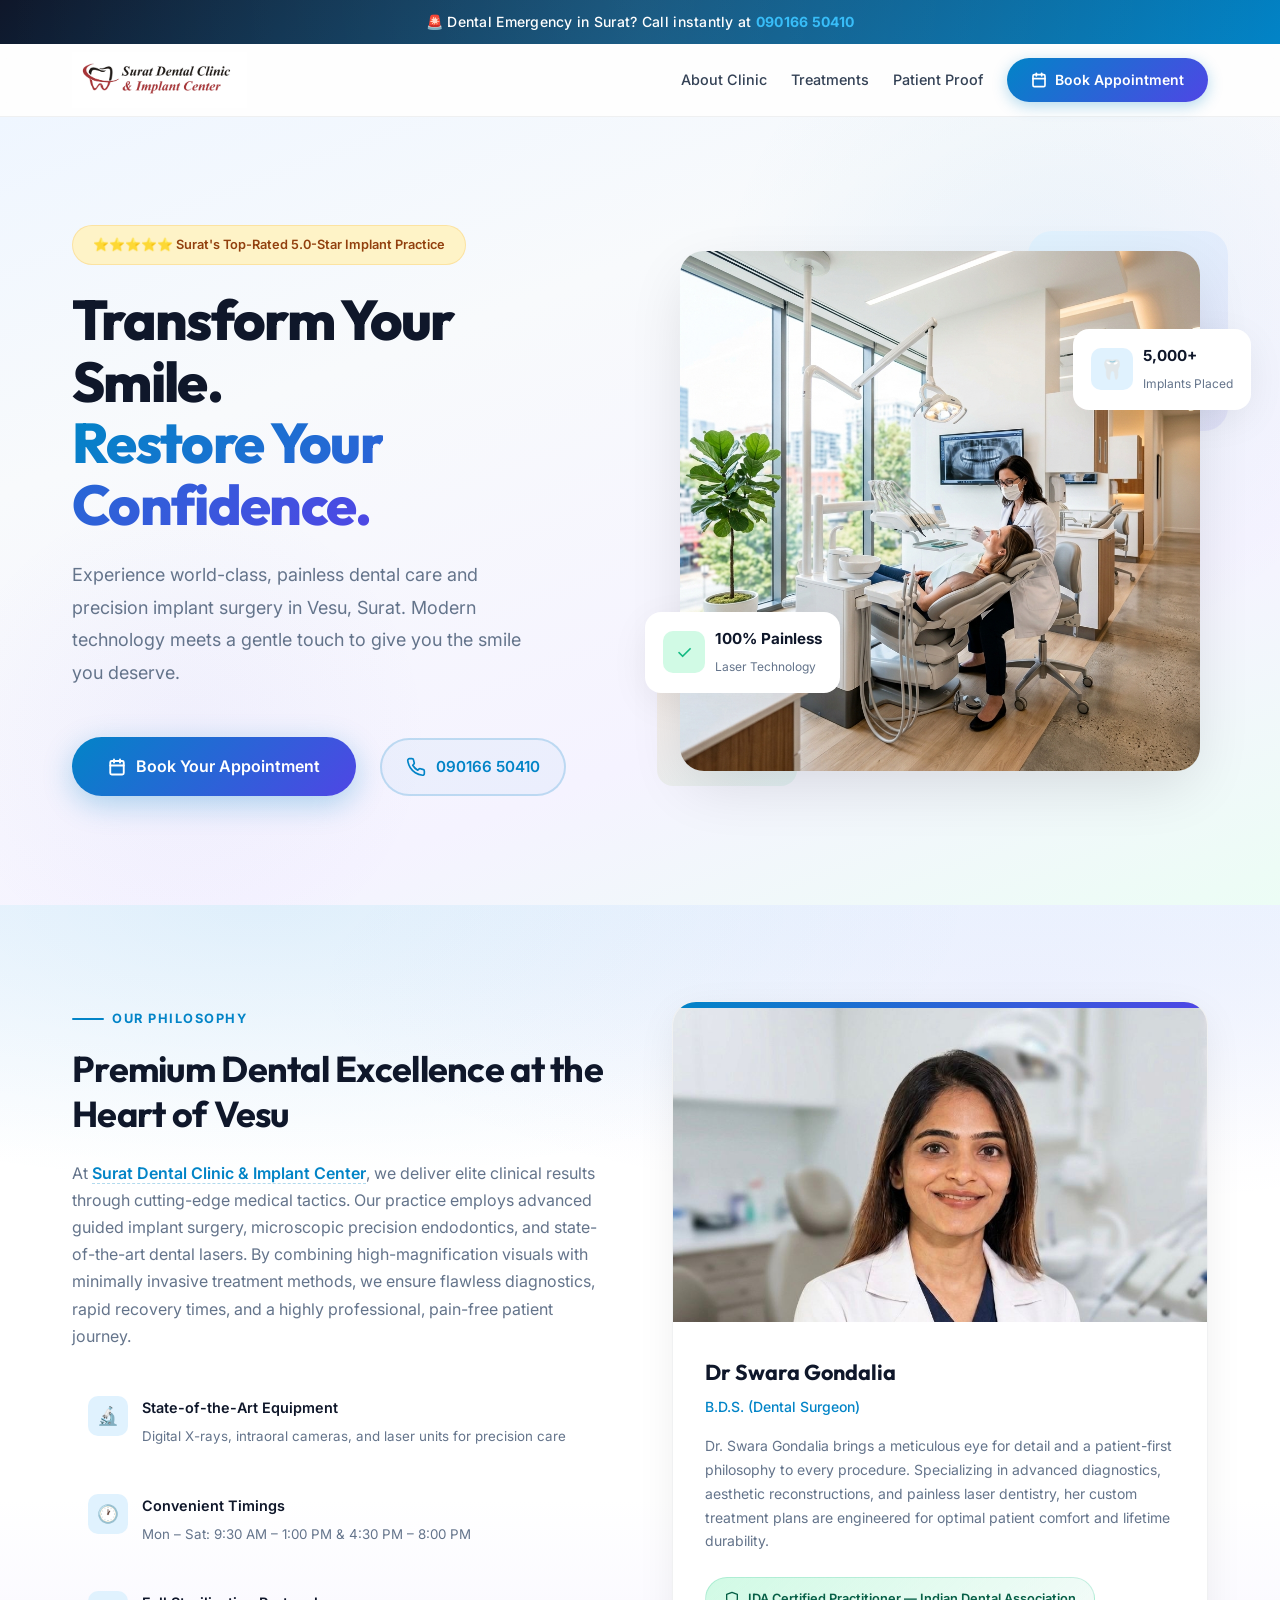
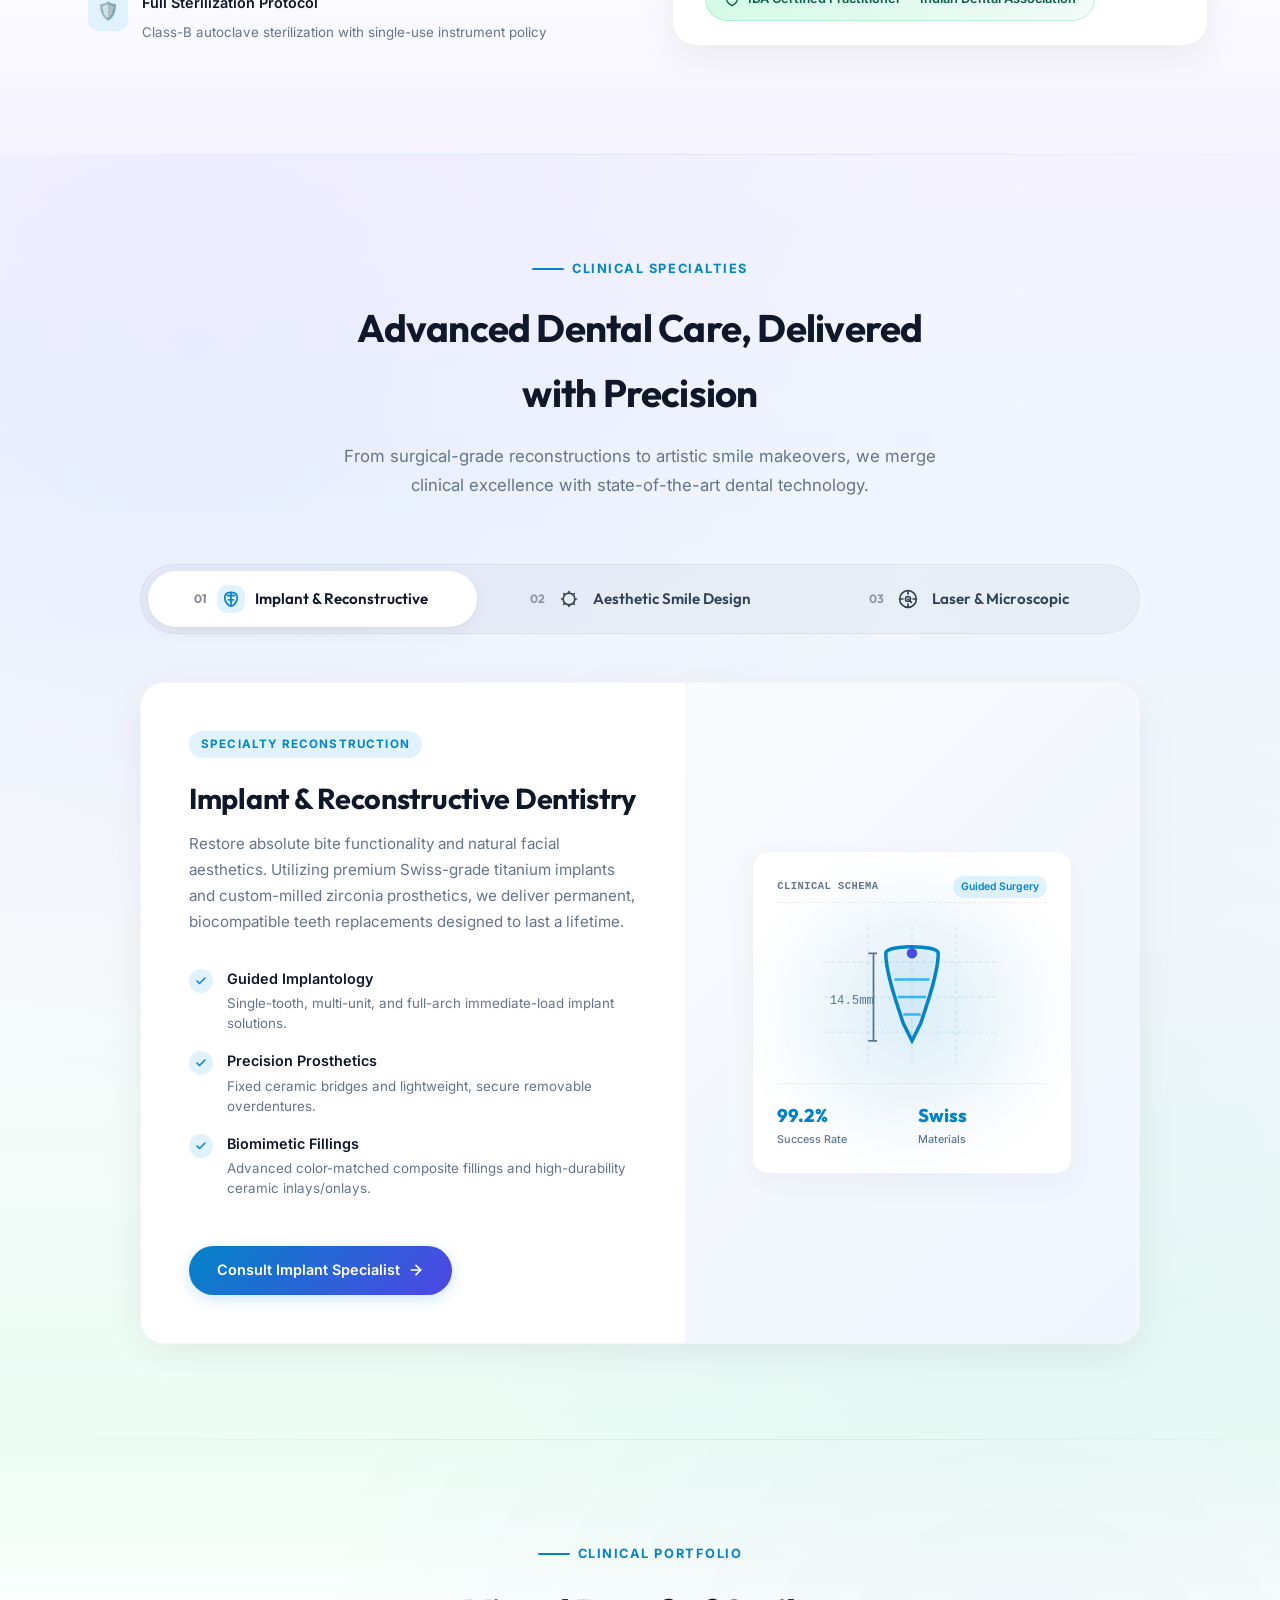
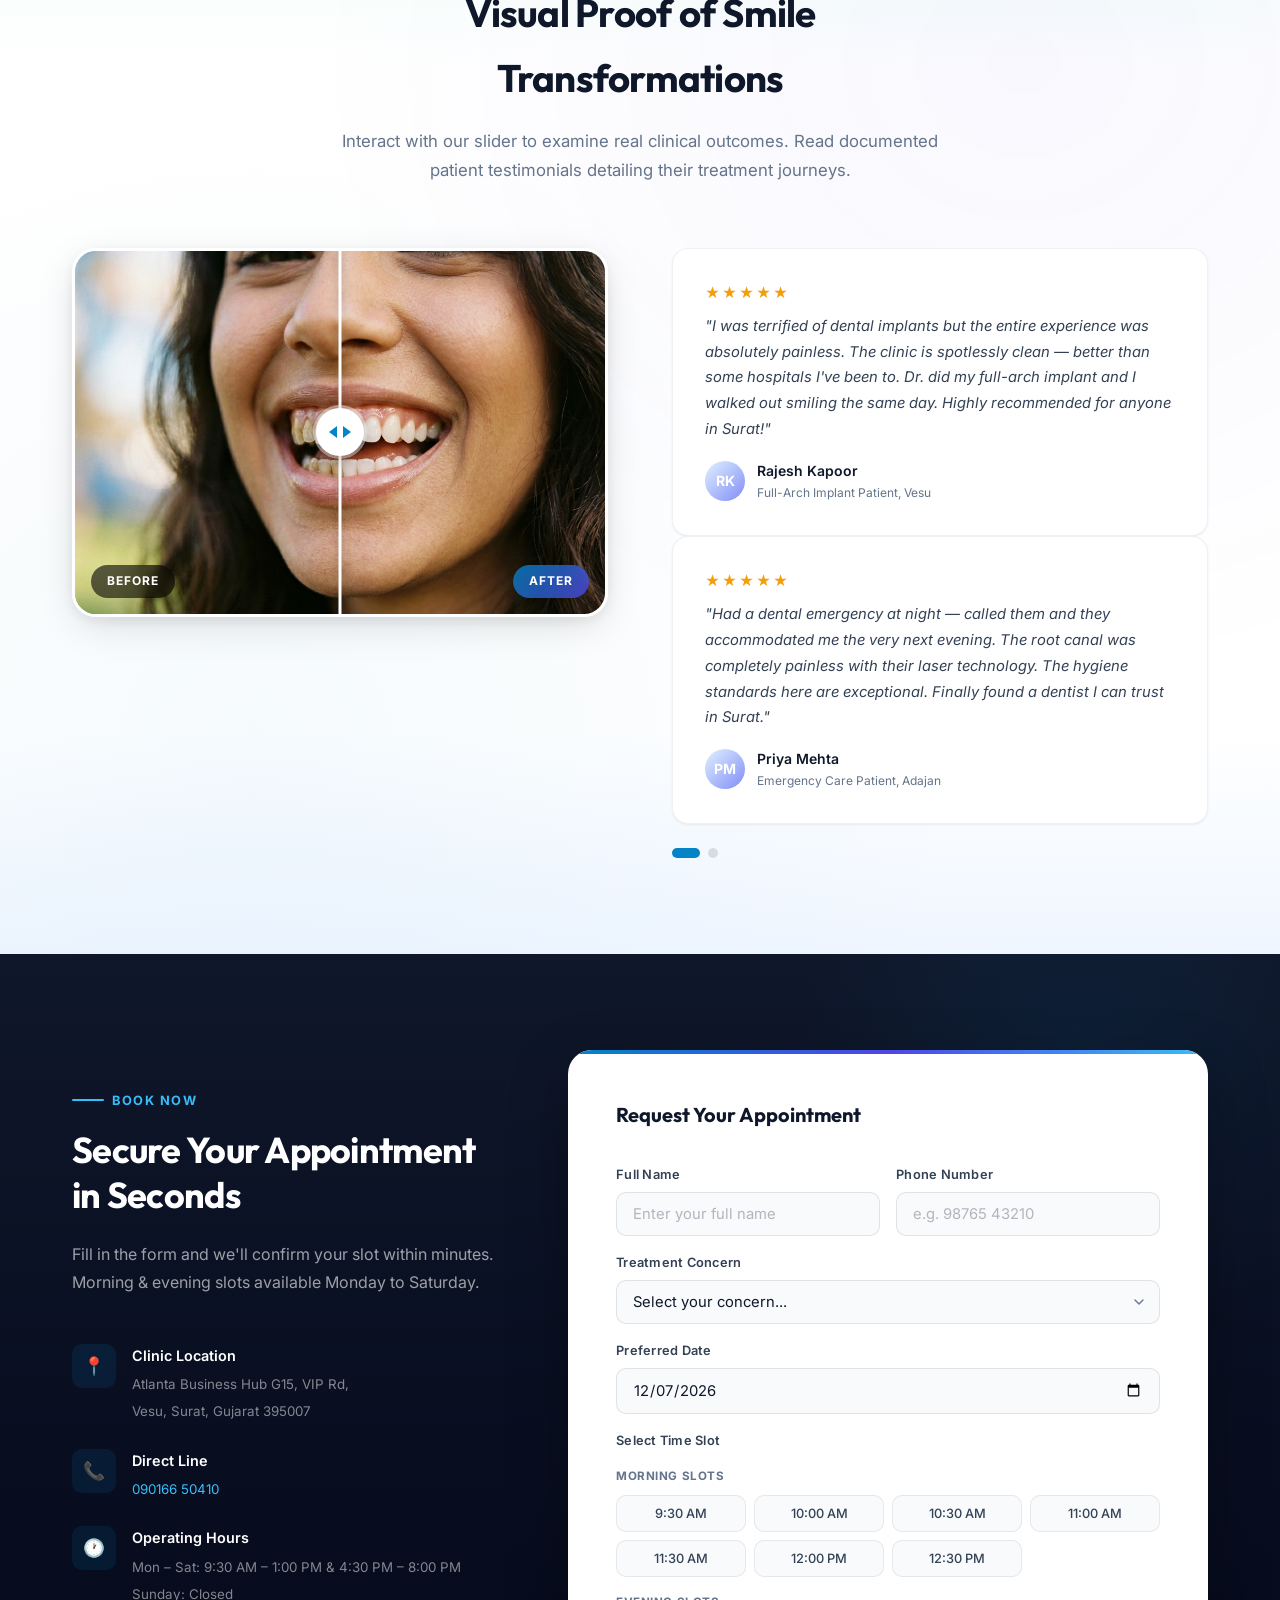
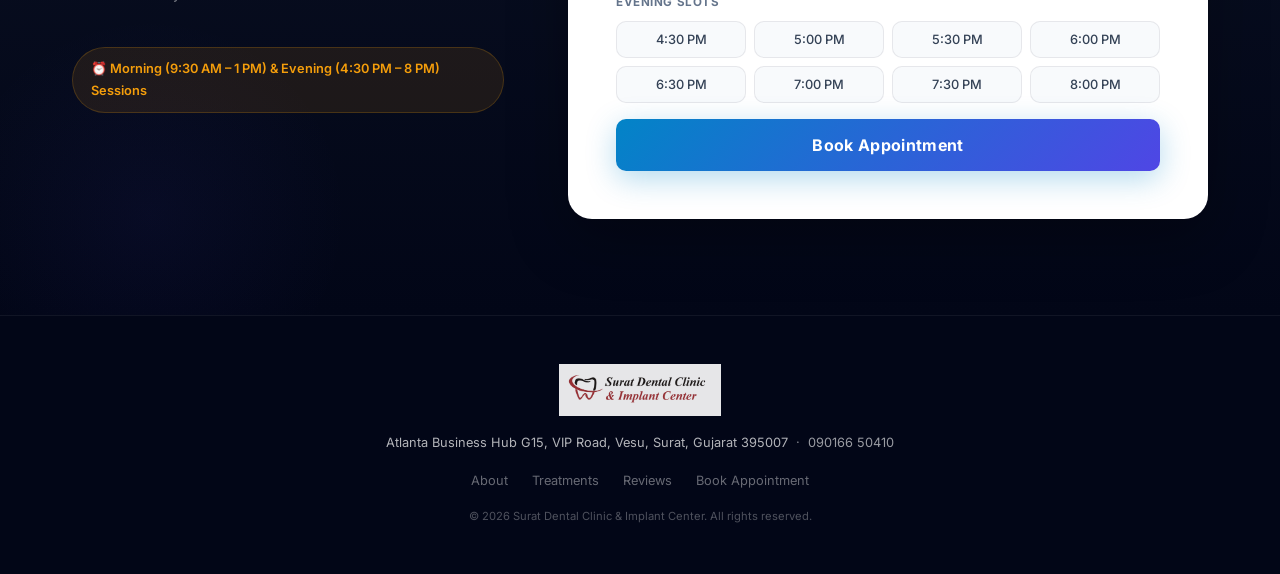
==== index.html @ 417e3cf2 "Initial commit: Surat Dental Clinic website and presentation" ====
<!DOCTYPE html>
<html lang="en">

<head>
  <meta charset="UTF-8" />
  <meta name="viewport" content="width=device-width, initial-scale=1.0" />
  <title>Surat Dental Clinic & Implant Center — Premium Dental Care in Vesu, Surat</title>
  <meta name="description"
    content="Experience world-class, painless dental care and precision implant surgery at Surat Dental Clinic & Implant Center, Vesu, Surat. Book your appointment today." />
  <meta name="keywords"
    content="dental clinic surat, dental implants vesu, best dentist surat, teeth whitening, root canal surat, cosmetic dentistry" />
  <meta name="author" content="Surat Dental Clinic & Implant Center" />
  <meta property="og:title" content="Surat Dental Clinic & Implant Center — Premium Dental Care" />
  <meta property="og:description"
    content="Transform your smile with world-class dental care in Vesu, Surat. Modern technology meets a gentle touch." />
  <meta property="og:type" content="website" />
  <link rel="stylesheet" href="styles.css" />
  <link rel="icon"
    href="data:image/svg+xml,<svg xmlns='http://www.w3.org/2000/svg' viewBox='0 0 100 100'><text y='.9em' font-size='90'>🦷</text></svg>" />
</head>

<body>

  <!-- ============================================================
       1. TOP NOTIFICATION RIBBON
       ============================================================ -->
  <div class="top-ribbon" id="top-ribbon">
    <div class="ribbon-content">
      🚨 Dental Emergency in Surat? Call instantly at <a href="tel:09016650410">090166 50410</a>
    </div>
  </div>

  <!-- ============================================================
       2. NAVIGATION BAR
       ============================================================ -->
  <nav class="navbar" id="navbar">
    <div class="container">
      <a href="#" class="nav-brand" id="nav-brand">
        <img src="images/logo.png" alt="Surat Dental Clinic &amp; Implant Center Logo" class="nav-brand-logo" />
      </a>

      <div class="nav-links" id="nav-links">
        <a href="#about" class="nav-link" id="nav-about">About Clinic</a>
        <a href="#treatments" class="nav-link" id="nav-treatments">Treatments</a>
        <a href="#proof" class="nav-link" id="nav-proof">Patient Proof</a>
        <a href="#booking" class="nav-cta" id="nav-cta-book">
          <svg width="16" height="16" viewBox="0 0 24 24" fill="none" stroke="currentColor" stroke-width="2.5"
            stroke-linecap="round" stroke-linejoin="round">
            <rect x="3" y="4" width="18" height="18" rx="2" ry="2" />
            <line x1="16" y1="2" x2="16" y2="6" />
            <line x1="8" y1="2" x2="8" y2="6" />
            <line x1="3" y1="10" x2="21" y2="10" />
          </svg>
          Book Appointment
        </a>
      </div>

      <button class="nav-toggle" id="nav-toggle" aria-label="Toggle navigation">
        <span></span>
        <span></span>
        <span></span>
      </button>
    </div>
  </nav>

  <!-- ============================================================
       3. HERO SECTION
       ============================================================ -->
  <section class="hero" id="hero">
    <div class="container">
      <div class="hero-content reveal-left">
        <div class="hero-badge">
          ⭐⭐⭐⭐⭐ Surat's Top-Rated 5.0-Star Implant Practice
        </div>

        <h1 class="hero-title">
          Transform Your Smile.<br />
          <span class="highlight">Restore Your Confidence.</span>
        </h1>

        <p class="hero-subtitle">
          Experience world-class, painless dental care and precision implant surgery in Vesu, Surat.
          Modern technology meets a gentle touch to give you the smile you deserve.
        </p>

        <div class="hero-actions">
          <a href="#booking" class="btn-primary" id="hero-cta-book">
            <svg width="18" height="18" viewBox="0 0 24 24" fill="none" stroke="currentColor" stroke-width="2.5"
              stroke-linecap="round" stroke-linejoin="round">
              <rect x="3" y="4" width="18" height="18" rx="2" ry="2" />
              <line x1="16" y1="2" x2="16" y2="6" />
              <line x1="8" y1="2" x2="8" y2="6" />
              <line x1="3" y1="10" x2="21" y2="10" />
            </svg>
            Book Your Appointment
          </a>
          <a href="tel:09016650410" class="btn-phone" id="hero-phone">
            <svg class="phone-icon" width="20" height="20" viewBox="0 0 24 24" fill="none" stroke="currentColor"
              stroke-width="2" stroke-linecap="round" stroke-linejoin="round">
              <path
                d="M22 16.92v3a2 2 0 0 1-2.18 2 19.79 19.79 0 0 1-8.63-3.07 19.5 19.5 0 0 1-6-6 19.79 19.79 0 0 1-3.07-8.67A2 2 0 0 1 4.11 2h3a2 2 0 0 1 2 1.72 12.84 12.84 0 0 0 .7 2.81 2 2 0 0 1-.45 2.11L8.09 9.91a16 16 0 0 0 6 6l1.27-1.27a2 2 0 0 1 2.11-.45 12.84 12.84 0 0 0 2.81.7A2 2 0 0 1 22 16.92z" />
            </svg>
            090166 50410
          </a>
        </div>
      </div>

      <div class="hero-image-wrapper reveal-right">
        <img src="images/hero.png" alt="Premium modern dental clinic interior at Surat Dental Clinic" class="hero-image"
          loading="eager" />

        <!-- Floating stat badges -->
        <div class="hero-float-badge">
          <div class="float-badge-icon blue">🦷</div>
          <div class="float-badge-text">
            <strong>5000+</strong>
            <span>Implants Placed</span>
          </div>
        </div>

        <div class="hero-float-badge">
          <div class="float-badge-icon green">✓</div>
          <div class="float-badge-text">
            <strong>100% Painless</strong>
            <span>Laser Technology</span>
          </div>
        </div>
      </div>
    </div>
  </section>

  <!-- ============================================================
       4. PHILOSOPHY & ABOUT SECTION
       ============================================================ -->
  <section class="about-section section-pad" id="about">
    <div class="container">
      <div class="about-grid">
        <!-- Left Column: Clinic Info -->
        <div class="reveal-left">
          <div class="section-label">Our Philosophy</div>
          <h2 class="about-title">Premium Dental Excellence at the Heart of Vesu</h2>
          <p class="about-text">
          <p class="about-text">
            At <a
              href="https://www.google.com/maps/search/?api=1&amp;query=Surat+Dental+Clinic+Implant+Centre+Atlanta+Business+Hub+VIP+Road+Vesu+Surat"
              target="_blank" rel="noopener" class="text-location-link" title="Open in Google Maps">Surat Dental Clinic
              &amp; Implant Center</a>, we deliver elite clinical results through cutting-edge medical tactics. Our
            practice employs advanced guided implant surgery, microscopic precision endodontics, and state-of-the-art
            dental lasers. By combining high-magnification visuals with minimally invasive treatment methods, we ensure
            flawless diagnostics, rapid recovery times, and a highly professional, pain-free patient journey.
          </p>

          <div class="about-features">
            <div class="about-feature-item">
              <div class="about-feature-icon">🔬</div>
              <div class="about-feature-text">
                <strong>State-of-the-Art Equipment</strong>
                <span>Digital X-rays, intraoral cameras, and laser units for precision care</span>
              </div>
            </div>
            <div class="about-feature-item">
              <div class="about-feature-icon">🕐</div>
              <div class="about-feature-text">
                <strong>Convenient Timings</strong>
                <span>Mon – Sat: 9:30 AM – 1:00 PM &amp; 4:30 PM – 8:00 PM</span>
              </div>
            </div>
            <div class="about-feature-item">
              <div class="about-feature-icon">🛡️</div>
              <div class="about-feature-text">
                <strong>Full Sterilization Protocol</strong>
                <span>Class-B autoclave sterilization with single-use instrument policy</span>
              </div>
            </div>
          </div>
        </div>

        <!-- Right Column: Doctor Card -->
        <div class="reveal-right">
          <div class="doctor-card">
            <img src="images/doctor.png" alt="Dr Swara Gondalia - Surat Dental Clinic" class="doctor-card-image"
              loading="lazy" />
            <div class="doctor-card-body">
              <h3 class="doctor-card-name">Dr Swara Gondalia</h3>
              <p class="doctor-card-title">B.D.S. (Dental Surgeon)</p>
              <p class="doctor-card-desc">
                Dr. Swara Gondalia brings a meticulous eye for detail and a patient-first philosophy to every procedure.
                Specializing in advanced diagnostics, aesthetic reconstructions, and painless laser dentistry, her
                custom treatment plans are engineered for optimal patient comfort and lifetime durability.
              </p>
              <div class="doctor-trust-badge">
                <svg width="16" height="16" viewBox="0 0 24 24" fill="none" stroke="currentColor" stroke-width="2"
                  stroke-linecap="round" stroke-linejoin="round">
                  <path d="M12 22s8-4 8-10V5l-8-3-8 3v7c0 6 8 10 8 10z" />
                </svg>
                IDA Certified Practitioner — Indian Dental Association
              </div>
            </div>
          </div>
        </div>
      </div>
    </div>
  </section>

  <!-- ============================================================
       5. TREATMENT MATRIX
       ============================================================ -->
  <section class="treatments-section section-pad" id="treatments">
    <div class="container">
      <div class="section-header reveal">
        <div class="section-label">Clinical Specialties</div>
        <h2 class="section-header-title">Advanced Dental Care, Delivered with Precision</h2>
        <p class="section-header-subtitle">
          From surgical-grade reconstructions to artistic smile makeovers, we merge clinical excellence with
          state-of-the-art dental technology.
        </p>
      </div>

      <!-- Interactive Treatments Tab Component -->
      <div class="treatments-tabs-container reveal">
        <!-- Tab Navigation Buttons -->
        <div class="treatments-tab-nav" role="tablist" aria-label="Clinical Specialties">
          <button class="treatments-tab-btn active" role="tab" aria-selected="true" aria-controls="panel-implants"
            id="tab-implants" data-tab="implants">
            <span class="tab-btn-number">01</span>
            <span class="tab-btn-icon">
              <svg width="20" height="20" viewBox="0 0 24 24" fill="none" stroke="currentColor" stroke-width="2"
                stroke-linecap="round" stroke-linejoin="round">
                <path
                  d="M4.5 10.5C4.5 7 6.5 4 12 4s7.5 3 7.5 6.5c0 3-1.5 5.5-2.5 7-1 1.5-2 3-5 3s-4-1.5-5-3c-1-1.5-2.5-4-2.5-7z" />
                <path d="M12 4v16M8 8h8M9 13h6" />
              </svg>
            </span>
            <span class="tab-btn-text">Implant &amp; Reconstructive</span>
          </button>

          <button class="treatments-tab-btn" role="tab" aria-selected="false" aria-controls="panel-cosmetic"
            id="tab-cosmetic" data-tab="cosmetic">
            <span class="tab-btn-number">02</span>
            <span class="tab-btn-icon">
              <svg width="20" height="20" viewBox="0 0 24 24" fill="none" stroke="currentColor" stroke-width="2"
                stroke-linecap="round" stroke-linejoin="round">
                <path
                  d="M12 3v1m0 16v1M4 12H3m18 0h-1M6.3 6.3l-.7-.7m12.8 12.8l-.7-.7M6.3 17.7l-.7.7m12.8-12.8l-.7.7" />
                <path d="M5 12a7 7 0 1 1 14 0 7 7 0 0 1-14 0z" />
              </svg>
            </span>
            <span class="tab-btn-text">Aesthetic Smile Design</span>
          </button>

          <button class="treatments-tab-btn" role="tab" aria-selected="false" aria-controls="panel-laser" id="tab-laser"
            data-tab="laser">
            <span class="tab-btn-number">03</span>
            <span class="tab-btn-icon">
              <svg width="20" height="20" viewBox="0 0 24 24" fill="none" stroke="currentColor" stroke-width="2"
                stroke-linecap="round" stroke-linejoin="round">
                <circle cx="12" cy="12" r="10" />
                <circle cx="12" cy="12" r="3" />
                <line x1="12" y1="2" x2="12" y2="6" />
                <line x1="12" y1="18" x2="12" y2="22" />
                <line x1="2" y1="12" x2="6" y2="12" />
                <line x1="18" y1="12" x2="22" y2="12" />
                <line x1="12" y1="12" x2="16" y2="16" />
              </svg>
            </span>
            <span class="tab-btn-text">Laser &amp; Microscopic</span>
          </button>

          <!-- Sliding Background Indicator -->
          <div class="tab-nav-indicator"></div>
        </div>

        <!-- Tab Content Panels -->
        <div class="treatments-tab-panels">

          <!-- Panel 1: Implant & Restorative -->
          <div class="treatments-tab-panel active" id="panel-implants" role="tabpanel" aria-labelledby="tab-implants">
            <div class="tab-panel-grid">
              <div class="tab-panel-info">
                <span class="panel-badge">Specialty Reconstruction</span>
                <h3 class="panel-title">Implant &amp; Reconstructive Dentistry</h3>
                <p class="panel-desc">
                  Restore absolute bite functionality and natural facial aesthetics. Utilizing premium Swiss-grade
                  titanium implants and custom-milled zirconia prosthetics, we deliver permanent, biocompatible teeth
                  replacements designed to last a lifetime.
                </p>

                <div class="panel-features-list">
                  <div class="panel-feature-item">
                    <span class="feature-check">
                      <svg width="12" height="12" viewBox="0 0 24 24" fill="none" stroke="currentColor" stroke-width="3"
                        stroke-linecap="round" stroke-linejoin="round">
                        <polyline points="20 6 9 17 4 12" />
                      </svg>
                    </span>
                    <div class="feature-text">
                      <strong>Guided Implantology</strong>
                      <span>Single-tooth, multi-unit, and full-arch immediate-load implant solutions.</span>
                    </div>
                  </div>

                  <div class="panel-feature-item">
                    <span class="feature-check">
                      <svg width="12" height="12" viewBox="0 0 24 24" fill="none" stroke="currentColor" stroke-width="3"
                        stroke-linecap="round" stroke-linejoin="round">
                        <polyline points="20 6 9 17 4 12" />
                      </svg>
                    </span>
                    <div class="feature-text">
                      <strong>Precision Prosthetics</strong>
                      <span>Fixed ceramic bridges and lightweight, secure removable overdentures.</span>
                    </div>
                  </div>

                  <div class="panel-feature-item">
                    <span class="feature-check">
                      <svg width="12" height="12" viewBox="0 0 24 24" fill="none" stroke="currentColor" stroke-width="3"
                        stroke-linecap="round" stroke-linejoin="round">
                        <polyline points="20 6 9 17 4 12" />
                      </svg>
                    </span>
                    <div class="feature-text">
                      <strong>Biomimetic Fillings</strong>
                      <span>Advanced color-matched composite fillings and high-durability ceramic inlays/onlays.</span>
                    </div>
                  </div>
                </div>

                <a href="#booking" class="btn-panel-cta">
                  Consult Implant Specialist
                  <svg width="16" height="16" viewBox="0 0 24 24" fill="none" stroke="currentColor" stroke-width="2.5"
                    stroke-linecap="round" stroke-linejoin="round">
                    <line x1="5" y1="12" x2="19" y2="12" />
                    <polyline points="12 5 19 12 12 19" />
                  </svg>
                </a>
              </div>

              <div class="tab-panel-visual theme-blue-visual">
                <div class="visual-card">
                  <div class="visual-card-glow"></div>
                  <div class="visual-header">
                    <span class="visual-tag">CLINICAL SCHEMA</span>
                    <span class="visual-status">Guided Surgery</span>
                  </div>
                  <div class="visual-body">
                    <div class="schematic-teeth">
                      <svg viewBox="0 0 100 80" class="schematic-svg">
                        <line x1="0" y1="20" x2="100" y2="20" stroke="rgba(2,132,199,0.1)" stroke-dasharray="2 2" />
                        <line x1="0" y1="40" x2="100" y2="40" stroke="rgba(2,132,199,0.1)" stroke-dasharray="2 2" />
                        <line x1="0" y1="60" x2="100" y2="60" stroke="rgba(2,132,199,0.1)" stroke-dasharray="2 2" />
                        <line x1="25" y1="0" x2="25" y2="80" stroke="rgba(2,132,199,0.1)" stroke-dasharray="2 2" />
                        <line x1="50" y1="0" x2="50" y2="80" stroke="rgba(2,132,199,0.1)" stroke-dasharray="2 2" />
                        <line x1="75" y1="0" x2="75" y2="80" stroke="rgba(2,132,199,0.1)" stroke-dasharray="2 2" />
                        <path d="M35 15 C35 10, 65 10, 65 15 C65 25, 60 40, 55 55 L50 65 L45 55 C40 40, 35 25, 35 15 Z"
                          fill="rgba(2,132,199,0.06)" stroke="var(--sky-blue)" stroke-width="2" />
                        <path d="M40 30 L60 30 M42 40 L58 40 M45 50 L55 50" stroke="var(--sky-blue-light)"
                          stroke-width="1.5" />
                        <circle cx="50" cy="15" r="3" fill="var(--indigo)" />
                        <path d="M25 15 L30 15 M25 65 L30 65 M28 15 L28 65" stroke="var(--slate-light)"
                          stroke-width="1" />
                        <text x="3" y="44" font-size="7" fill="var(--slate-light)" font-family="monospace">14.5mm</text>
                      </svg>
                    </div>
                    <div class="visual-stats">
                      <div class="stat-box">
                        <span class="stat-val">99.2%</span>
                        <span class="stat-lbl">Success Rate</span>
                      </div>
                      <div class="stat-box">
                        <span class="stat-val">Swiss</span>
                        <span class="stat-lbl">Materials</span>
                      </div>
                    </div>
                  </div>
                </div>
              </div>
            </div>
          </div>

          <!-- Panel 2: Cosmetic Smile Design -->
          <div class="treatments-tab-panel" id="panel-cosmetic" role="tabpanel" aria-labelledby="tab-cosmetic"
            style="display: none;">
            <div class="tab-panel-grid">
              <div class="tab-panel-info">
                <span class="panel-badge">Porcelain Artistry</span>
                <h3 class="panel-title">Aesthetic &amp; Cosmetic Smile Design</h3>
                <p class="panel-desc">
                  Design your dream smile with unmatched porcelain artistry and computer-guided symmetry analysis. From
                  micro-thin custom veneers to advanced laser whitening, we combine technical mastery with aesthetic
                  vision for a Hollywood-grade transformation.
                </p>

                <div class="panel-features-list">
                  <div class="panel-feature-item">
                    <span class="feature-check">
                      <svg width="12" height="12" viewBox="0 0 24 24" fill="none" stroke="currentColor" stroke-width="3"
                        stroke-linecap="round" stroke-linejoin="round">
                        <polyline points="20 6 9 17 4 12" />
                      </svg>
                    </span>
                    <div class="feature-text">
                      <strong>Porcelain Veneers &amp; Crowns</strong>
                      <span>Ultra-thin, custom-shaded, hand-layered ceramic restorations.</span>
                    </div>
                  </div>

                  <div class="panel-feature-item">
                    <span class="feature-check">
                      <svg width="12" height="12" viewBox="0 0 24 24" fill="none" stroke="currentColor" stroke-width="3"
                        stroke-linecap="round" stroke-linejoin="round">
                        <polyline points="20 6 9 17 4 12" />
                      </svg>
                    </span>
                    <div class="feature-text">
                      <strong>Medical-Grade Laser Whitening</strong>
                      <span>Safe, fast-acting laser bleaching protocols for immediate, deep shade lift.</span>
                    </div>
                  </div>

                  <div class="panel-feature-item">
                    <span class="feature-check">
                      <svg width="12" height="12" viewBox="0 0 24 24" fill="none" stroke="currentColor" stroke-width="3"
                        stroke-linecap="round" stroke-linejoin="round">
                        <polyline points="20 6 9 17 4 12" />
                      </svg>
                    </span>
                    <div class="feature-text">
                      <strong>Micro-Aesthetic Bonding</strong>
                      <span>Tooth contouring and bio-resin bonding to adjust teeth shapes and spaces.</span>
                    </div>
                  </div>
                </div>

                <a href="#booking" class="btn-panel-cta">
                  Design Your Smile
                  <svg width="16" height="16" viewBox="0 0 24 24" fill="none" stroke="currentColor" stroke-width="2.5"
                    stroke-linecap="round" stroke-linejoin="round">
                    <line x1="5" y1="12" x2="19" y2="12" />
                    <polyline points="12 5 19 12 12 19" />
                  </svg>
                </a>
              </div>

              <div class="tab-panel-visual theme-purple-visual">
                <div class="visual-card">
                  <div class="visual-card-glow"></div>
                  <div class="visual-header">
                    <span class="visual-tag">SMILE PARAMETERS</span>
                    <span class="visual-status">Golden Ratio</span>
                  </div>
                  <div class="visual-body">
                    <div class="schematic-teeth">
                      <svg viewBox="0 0 100 80" class="schematic-svg">
                        <line x1="0" y1="20" x2="100" y2="20" stroke="rgba(79,70,229,0.1)" stroke-dasharray="2 2" />
                        <line x1="0" y1="40" x2="100" y2="40" stroke="rgba(79,70,229,0.1)" stroke-dasharray="2 2" />
                        <line x1="0" y1="60" x2="100" y2="60" stroke="rgba(79,70,229,0.1)" stroke-dasharray="2 2" />
                        <path d="M10 30 Q 50 65 90 30" fill="none" stroke="var(--indigo-light)" stroke-width="1.5"
                          stroke-dasharray="4 2" />
                        <path d="M25 32 C25 25, 35 25, 35 32 C35 48, 25 48, 25 32 Z" fill="none" stroke="var(--indigo)"
                          stroke-width="1.5" />
                        <path d="M35 30 C35 20, 50 20, 50 30 C50 50, 35 50, 35 30 Z" fill="none" stroke="var(--indigo)"
                          stroke-width="2" />
                        <path d="M50 30 C50 20, 65 20, 65 30 C65 50, 50 50, 50 30 Z" fill="none" stroke="var(--indigo)"
                          stroke-width="2" />
                        <path d="M65 32 C65 25, 75 25, 75 32 C75 48, 65 48, 65 32 Z" fill="none" stroke="var(--indigo)"
                          stroke-width="1.5" />
                        <text x="35" y="60" font-size="7" fill="var(--indigo)" font-family="monospace">1.618 : 1</text>
                      </svg>
                    </div>
                    <div class="visual-stats">
                      <div class="stat-box">
                        <span class="stat-val">100%</span>
                        <span class="stat-lbl">Bespoke Fits</span>
                      </div>
                      <div class="stat-box">
                        <span class="stat-val">0.3mm</span>
                        <span class="stat-lbl">Ultra-Thin Prep</span>
                      </div>
                    </div>
                  </div>
                </div>
              </div>
            </div>
          </div>

          <!-- Panel 3: Laser & Preventive -->
          <div class="treatments-tab-panel" id="panel-laser" role="tabpanel" aria-labelledby="tab-laser"
            style="display: none;">
            <div class="tab-panel-grid">
              <div class="tab-panel-info">
                <span class="panel-badge">Micro-Precision Care</span>
                <h3 class="panel-title">Laser-Assisted &amp; Microscopic Care</h3>
                <p class="panel-desc">
                  Experience virtually pain-free dental treatments powered by advanced lasers and surgical microscopes.
                  From micro-precise root canals to non-invasive gum therapies, we eliminate treatment anxiety while
                  preserving maximum healthy tooth structure.
                </p>

                <div class="panel-features-list">
                  <div class="panel-feature-item">
                    <span class="feature-check">
                      <svg width="12" height="12" viewBox="0 0 24 24" fill="none" stroke="currentColor" stroke-width="3"
                        stroke-linecap="round" stroke-linejoin="round">
                        <polyline points="20 6 9 17 4 12" />
                      </svg>
                    </span>
                    <div class="feature-text">
                      <strong>Minimally Invasive Laser Dentistry</strong>
                      <span>Painless soft-tissue sculpting, sterilization, and rapid healing support.</span>
                    </div>
                  </div>

                  <div class="panel-feature-item">
                    <span class="feature-check">
                      <svg width="12" height="12" viewBox="0 0 24 24" fill="none" stroke="currentColor" stroke-width="3"
                        stroke-linecap="round" stroke-linejoin="round">
                        <polyline points="20 6 9 17 4 12" />
                      </svg>
                    </span>
                    <div class="feature-text">
                      <strong>Microscopic Endodontics</strong>
                      <span>Root canals executed under up to 25x magnification for flawless outcomes.</span>
                    </div>
                  </div>

                  <div class="panel-feature-item">
                    <span class="feature-check">
                      <svg width="12" height="12" viewBox="0 0 24 24" fill="none" stroke="currentColor" stroke-width="3"
                        stroke-linecap="round" stroke-linejoin="round">
                        <polyline points="20 6 9 17 4 12" />
                      </svg>
                    </span>
                    <div class="feature-text">
                      <strong>Elite Preventive Therapies</strong>
                      <span>Ultra-hygienic deep cleanings, laser desensitization, and custom bite splints.</span>
                    </div>
                  </div>
                </div>

                <a href="#booking" class="btn-panel-cta">
                  Experience Pain-Free Care
                  <svg width="16" height="16" viewBox="0 0 24 24" fill="none" stroke="currentColor" stroke-width="2.5"
                    stroke-linecap="round" stroke-linejoin="round">
                    <line x1="5" y1="12" x2="19" y2="12" />
                    <polyline points="12 5 19 12 12 19" />
                  </svg>
                </a>
              </div>

              <div class="tab-panel-visual theme-emerald-visual">
                <div class="visual-card">
                  <div class="visual-card-glow"></div>
                  <div class="visual-header">
                    <span class="visual-tag">LASER METRICS</span>
                    <span class="visual-status">Er:YAG 2940nm</span>
                  </div>
                  <div class="visual-body">
                    <div class="schematic-teeth">
                      <svg viewBox="0 0 100 80" class="schematic-svg">
                        <line x1="0" y1="20" x2="100" y2="20" stroke="rgba(16,185,129,0.1)" stroke-dasharray="2 2" />
                        <line x1="0" y1="40" x2="100" y2="40" stroke="rgba(16,185,129,0.1)" stroke-dasharray="2 2" />
                        <circle cx="50" cy="40" r="25" fill="none" stroke="var(--green)" stroke-width="1.5" />
                        <circle cx="50" cy="40" r="27" fill="none" stroke="rgba(16,185,129,0.2)" stroke-width="1"
                          stroke-dasharray="2 1" />
                        <path d="M10 40 L35 40 Q40 25 45 40 T55 40 T65 40 L90 40" fill="none"
                          stroke="var(--green-light)" stroke-width="1.5" />
                        <circle cx="50" cy="40" r="2.5" fill="var(--red)" />
                        <text x="66" y="16" font-size="7" fill="var(--slate-light)" font-family="monospace">MAG 25X</text>
                      </svg>
                    </div>
                    <div class="visual-stats">
                      <div class="stat-box">
                        <span class="stat-val">Painless</span>
                        <span class="stat-lbl">Soft Tissue</span>
                      </div>
                      <div class="stat-box">
                        <span class="stat-val">25x</span>
                        <span class="stat-lbl">Magnification</span>
                      </div>
                    </div>
                  </div>
                </div>
              </div>
            </div>
          </div>

        </div>
      </div>
    </div>
  </section>

  <!-- ============================================================
       6. SOCIAL PROOF & BEFORE/AFTER
       ============================================================ -->
  <section class="proof-section section-pad" id="proof">
    <div class="container">
      <div class="section-header reveal">
        <div class="section-label">Clinical Portfolio</div>
        <h2 class="section-header-title">Visual Proof of Smile Transformations</h2>
        <p class="section-header-subtitle">
          Interact with our slider to examine real clinical outcomes. Read documented patient testimonials detailing
          their treatment journeys.
        </p>
      </div>

      <div class="proof-grid">
        <!-- Before/After Slider -->
        <div class="reveal-left">
          <div class="ba-container" id="ba-slider">
            <!-- After image: base layer (bright clean teeth) -->
            <img src="images/teeth-after.png" alt="After dental treatment — bright, healthy white smile"
              class="ba-after-img" />
            <!-- Before overlay: clipped layer (yellow stained teeth) -->
            <div class="ba-overlay" id="ba-overlay">
              <img src="images/teeth-before.png" alt="Before dental treatment — yellow stained teeth"
                id="ba-before-img" />
            </div>
            <div class="ba-slider-line" id="ba-line"></div>
            <div class="ba-slider-handle" id="ba-handle">
              <span class="arrow arrow-left"></span>
              <span class="arrow arrow-right"></span>
            </div>
            <div class="ba-labels">
              <span class="ba-label label-before">Before</span>
              <span class="ba-label label-after">After</span>
            </div>
          </div>
        </div>

        <!-- Testimonials -->
        <div class="testimonials-wrapper reveal-right">
          <div class="testimonials-carousel" id="testimonials-carousel">
            <!-- Page 1 -->
            <div class="testimonial-page active" data-page="0">
              <div class="testimonial-card">
                <div class="testimonial-stars">★★★★★</div>
                <p class="testimonial-text">
                  "I was terrified of dental implants but the entire experience was absolutely painless.
                  The clinic is spotlessly clean — better than some hospitals I've been to. Dr. did my full-arch
                  implant and I walked out smiling the same day. Highly recommended for anyone in Surat!"
                </p>
                <div class="testimonial-author">
                  <div class="testimonial-avatar">RK</div>
                  <div>
                    <div class="testimonial-author-name">Rajesh Kapoor</div>
                    <div class="testimonial-author-info">Full-Arch Implant Patient, Vesu</div>
                  </div>
                </div>
              </div>

              <div class="testimonial-card">
                <div class="testimonial-stars">★★★★★</div>
                <p class="testimonial-text">
                  "Had a dental emergency at night — called them and they accommodated me the very next evening.
                  The root canal was completely painless with their laser technology. The hygiene standards here
                  are exceptional. Finally found a dentist I can trust in Surat."
                </p>
                <div class="testimonial-author">
                  <div class="testimonial-avatar">PM</div>
                  <div>
                    <div class="testimonial-author-name">Priya Mehta</div>
                    <div class="testimonial-author-info">Emergency Care Patient, Adajan</div>
                  </div>
                </div>
              </div>
            </div>

            <!-- Page 2 -->
            <div class="testimonial-page" data-page="1" style="display:none;">
              <div class="testimonial-card">
                <div class="testimonial-stars">★★★★★</div>
                <p class="testimonial-text">
                  "Got porcelain veneers done here and the results exceeded my expectations. My smile looks
                  completely natural and I constantly get compliments. The doctor explained every step of the process
                  and the evening appointments fit perfectly with my work schedule."
                </p>
                <div class="testimonial-author">
                  <div class="testimonial-avatar">AS</div>
                  <div>
                    <div class="testimonial-author-name">Ankit Shah</div>
                    <div class="testimonial-author-info">Cosmetic Veneer Patient, Piplod</div>
                  </div>
                </div>
              </div>

              <div class="testimonial-card">
                <div class="testimonial-stars">★★★★★</div>
                <p class="testimonial-text">
                  "My mother needed dentures and was very nervous. The team here was incredibly patient and gentle
                  with her. The dentures fit perfectly from day one — she can eat comfortably and smiles so
                  confidently now. The clinic feels like a five-star hotel, not a dental office."
                </p>
                <div class="testimonial-author">
                  <div class="testimonial-avatar">NP</div>
                  <div>
                    <div class="testimonial-author-name">Neha Patel</div>
                    <div class="testimonial-author-info">Family Patient, Vesu</div>
                  </div>
                </div>
              </div>
            </div>
          </div>

          <div class="testimonial-nav" id="testimonial-nav">
            <button class="testimonial-dot active" data-page="0" aria-label="Testimonials page 1"></button>
            <button class="testimonial-dot" data-page="1" aria-label="Testimonials page 2"></button>
          </div>
        </div>
      </div>
    </div>
  </section>

  <!-- ============================================================
       7. APPOINTMENT BOOKING ENGINE
       ============================================================ -->
  <section class="booking-section section-pad" id="booking">
    <div class="container">
      <div class="booking-grid">
        <!-- Left: Info -->
        <div class="booking-info reveal-left">
          <div class="section-label">Book Now</div>
          <h2 class="booking-title">Secure Your Appointment in Seconds</h2>
          <p class="booking-desc">
            Fill in the form and we'll confirm your slot within minutes.
            Morning &amp; evening slots available Monday to Saturday.
          </p>

          <a href="https://www.google.com/maps/search/?api=1&amp;query=Surat+Dental+Clinic+Implant+Centre+Atlanta+Business+Hub+VIP+Road+Vesu+Surat"
            target="_blank" rel="noopener" class="booking-location-link" title="Open in Google Maps">
            <div class="booking-detail">
              <div class="booking-detail-icon">📍</div>
              <div class="booking-detail-text">
                <strong>Clinic Location</strong>
                <span>Atlanta Business Hub G15, VIP Rd,<br />Vesu, Surat, Gujarat 395007</span>
              </div>
            </div>
          </a>

          <div class="booking-detail">
            <div class="booking-detail-icon">📞</div>
            <div class="booking-detail-text">
              <strong>Direct Line</strong>
              <span><a href="tel:09016650410" style="color: var(--sky-blue-light);">090166 50410</a></span>
            </div>
          </div>

          <div class="booking-detail">
            <div class="booking-detail-icon">🕐</div>
            <div class="booking-detail-text">
              <strong>Operating Hours</strong>
              <span>Mon – Sat: 9:30 AM – 1:00 PM &amp; 4:30 PM – 8:00 PM<br />Sunday: Closed</span>
            </div>
          </div>

          <div class="booking-hours-badge">
            ⏰ Morning (9:30 AM – 1 PM) &amp; Evening (4:30 PM – 8 PM) Sessions
          </div>
        </div>

        <!-- Right: Form -->
        <div class="reveal-right">
          <div class="booking-form-card" id="booking-form-card">
            <!-- Form Content -->
            <div class="booking-form-inner" id="booking-form-inner">
              <h3 class="form-title">Request Your Appointment</h3>
              <form id="appointment-form" novalidate>
                <div class="form-grid">
                  <div class="form-group">
                    <label class="form-label" for="patient-name">Full Name</label>
                    <input type="text" class="form-input" id="patient-name" name="name"
                      placeholder="Enter your full name" required />
                  </div>

                  <div class="form-group">
                    <label class="form-label" for="patient-phone">Phone Number</label>
                    <input type="tel" class="form-input" id="patient-phone" name="phone" placeholder="e.g. 98765 43210"
                      required />
                  </div>

                  <div class="form-group full-width">
                    <label class="form-label" for="treatment-concern">Treatment Concern</label>
                    <select class="form-select" id="treatment-concern" name="concern" required>
                      <option value="" disabled selected>Select your concern...</option>
                      <option value="dental-implants">Dental Implants</option>
                      <option value="root-canal">Root Canal Treatment</option>
                      <option value="teeth-whitening">Teeth Whitening</option>
                      <option value="veneers-crowns">Veneers &amp; Crowns</option>
                      <option value="dentures-bridges">Dentures &amp; Bridges</option>
                      <option value="tooth-extraction">Tooth Extraction</option>
                      <option value="deep-cleaning">Deep Cleaning / Scaling</option>
                      <option value="cosmetic-reshaping">Cosmetic Reshaping</option>
                      <option value="emergency">Dental Emergency</option>
                      <option value="consultation">General Consultation</option>
                    </select>
                  </div>

                  <div class="form-group full-width">
                    <label class="form-label" for="appointment-date">Preferred Date</label>
                    <input type="date" class="form-input" id="appointment-date" name="date" required />
                  </div>
                </div>

                <div class="time-slots-label">Select Time Slot</div>
                <div id="time-slots-grid">
                  <div class="time-slots-section-title">Morning Slots</div>
                  <div class="time-slots-container">
                    <button type="button" class="time-slot" data-time="9:30 AM">9:30 AM</button>
                    <button type="button" class="time-slot" data-time="10:00 AM">10:00 AM</button>
                    <button type="button" class="time-slot" data-time="10:30 AM">10:30 AM</button>
                    <button type="button" class="time-slot" data-time="11:00 AM">11:00 AM</button>
                    <button type="button" class="time-slot" data-time="11:30 AM">11:30 AM</button>
                    <button type="button" class="time-slot" data-time="12:00 PM">12:00 PM</button>
                    <button type="button" class="time-slot" data-time="12:30 PM">12:30 PM</button>
                  </div>

                  <div class="time-slots-section-title">Evening Slots</div>
                  <div class="time-slots-container">
                    <button type="button" class="time-slot" data-time="4:30 PM">4:30 PM</button>
                    <button type="button" class="time-slot" data-time="5:00 PM">5:00 PM</button>
                    <button type="button" class="time-slot" data-time="5:30 PM">5:30 PM</button>
                    <button type="button" class="time-slot" data-time="6:00 PM">6:00 PM</button>
                    <button type="button" class="time-slot" data-time="6:30 PM">6:30 PM</button>
                    <button type="button" class="time-slot" data-time="7:00 PM">7:00 PM</button>
                    <button type="button" class="time-slot" data-time="7:30 PM">7:30 PM</button>
                    <button type="button" class="time-slot" data-time="8:00 PM">8:00 PM</button>
                  </div>
                </div>

                <button type="submit" class="btn-submit" id="btn-submit">
                  Book Appointment
                </button>
              </form>
            </div>

            <!-- Success State -->
            <div class="form-success" id="form-success">
              <div class="success-checkmark">✓</div>
              <h3 class="success-title">Appointment Requested!</h3>
              <p class="success-text">
                Your appointment request has been successfully routed.
                Our team will confirm your slot via phone within 15 minutes.
              </p>
              <div class="success-badge">
                <svg width="14" height="14" viewBox="0 0 24 24" fill="none" stroke="currentColor" stroke-width="2.5"
                  stroke-linecap="round" stroke-linejoin="round">
                  <path d="M22 11.08V12a10 10 0 1 1-5.93-9.14" />
                  <polyline points="22 4 12 14.01 9 11.01" />
                </svg>
                Appointment Request Routed via Webhook
              </div>
            </div>
          </div>
        </div>
      </div>
    </div>
  </section>

  <!-- ============================================================
       FOOTER
       ============================================================ -->
  <footer class="footer" id="footer">
    <div class="container">
      <div class="footer-brand">
        <img src="images/logo.png" alt="Surat Dental Clinic &amp; Implant Center Logo" class="footer-brand-logo" />
      </div>
      <p class="footer-text">
        <a href="https://www.google.com/maps/search/?api=1&amp;query=Surat+Dental+Clinic+Implant+Centre+Atlanta+Business+Hub+VIP+Road+Vesu+Surat"
          target="_blank" rel="noopener" class="footer-location-link" title="Open in Google Maps">Atlanta Business Hub
          G15, VIP Road, Vesu, Surat, Gujarat 395007</a> &nbsp;·&nbsp;
        <a href="tel:09016650410" style="color: rgba(255,255,255,0.6);">090166 50410</a>
      </p>
      <div class="footer-links">
        <a href="#about">About</a>
        <a href="#treatments">Treatments</a>
        <a href="#proof">Reviews</a>
        <a href="#booking">Book Appointment</a>
      </div>
      <p class="footer-text" style="margin-top: 16px; font-size: 0.7rem; opacity: 0.6;">
        &copy; 2026 Surat Dental Clinic &amp; Implant Center. All rights reserved.
      </p>
    </div>
  </footer>

  <script src="script.js"></script>
</body>

</html>
---- styles.css ----
/* ===================================================================
   SURAT DENTAL CLINIC — Design System & Styles
   Premium, Trust-Forward Landing Page
   =================================================================== */

/* — Google Fonts — */
@import url('https://fonts.googleapis.com/css2?family=Inter:wght@300;400;500;600;700;800;900&family=Outfit:wght@400;500;600;700;800&display=swap');

/* — CSS Custom Properties (Design Tokens) — */
:root {
  /* Color Palette */
  --navy:           #0F172A;
  --navy-deep:      #020617;
  --navy-mid:       #1E293B;
  --slate:          #334155;
  --slate-light:    #64748B;
  --sky-blue:       #0284C7;
  --sky-blue-light: #38BDF8;
  --sky-blue-pale:  #E0F2FE;
  --indigo:         #4F46E5;
  --indigo-light:   #818CF8;
  --white:          #FFFFFF;
  --alabaster:      #FAFAFA;
  --alabaster-warm: #F8FAFC;
  --amber:          #F59E0B;
  --amber-light:    #FEF3C7;
  --green:          #10B981;
  --green-light:    #D1FAE5;
  --red:            #EF4444;

  /* Typography */
  --font-heading: 'Outfit', sans-serif;
  --font-body:    'Inter', sans-serif;

  /* Spacing Scale */
  --space-xs:  0.25rem;
  --space-sm:  0.5rem;
  --space-md:  1rem;
  --space-lg:  1.5rem;
  --space-xl:  2rem;
  --space-2xl: 3rem;
  --space-3xl: 4rem;
  --space-4xl: 6rem;

  /* Shadows */
  --shadow-sm:   0 1px 3px rgba(0,0,0,0.04), 0 1px 2px rgba(0,0,0,0.03);
  --shadow-md:   0 4px 20px -2px rgba(0,0,0,0.05);
  --shadow-lg:   0 10px 40px -4px rgba(0,0,0,0.08);
  --shadow-xl:   0 20px 60px -8px rgba(0,0,0,0.12);
  --shadow-card: 0 4px 24px -2px rgba(0,0,0,0.06);
  --shadow-glow: 0 0 30px rgba(2,132,199,0.15);

  /* Border Radius */
  --radius-sm:   6px;
  --radius-md:   10px;
  --radius-lg:   16px;
  --radius-xl:   24px;
  --radius-pill: 100px;
  --radius-full: 50%;

  /* Transitions */
  --ease-out: cubic-bezier(0.16, 1, 0.3, 1);
  --ease-spring: cubic-bezier(0.34, 1.56, 0.64, 1);
  --transition-fast: 200ms var(--ease-out);
  --transition-base: 350ms var(--ease-out);
  --transition-slow: 600ms var(--ease-out);

  /* Layout */
  --max-width: 1200px;
  --nav-height: 72px;
}

/* — Reset & Base — */
*,
*::before,
*::after {
  margin: 0;
  padding: 0;
  box-sizing: border-box;
}

html {
  scroll-behavior: smooth;
  -webkit-font-smoothing: antialiased;
  -moz-osx-font-smoothing: grayscale;
}

body {
  font-family: var(--font-body);
  font-size: 16px;
  line-height: 1.7;
  color: var(--navy);
  background-color: var(--alabaster);
  overflow-x: hidden;
}

img {
  max-width: 100%;
  height: auto;
  display: block;
}

a {
  text-decoration: none;
  color: inherit;
  transition: color var(--transition-fast);
}

button {
  cursor: pointer;
  border: none;
  outline: none;
  font-family: var(--font-body);
}

input, select, textarea {
  font-family: var(--font-body);
  outline: none;
}

ul, ol {
  list-style: none;
}

/* — Utility — */
.container {
  width: 100%;
  max-width: var(--max-width);
  margin: 0 auto;
  padding: 0 var(--space-xl);
}

.section-pad {
  padding: var(--space-4xl) 0;
}

/* — Scroll Animation Classes — */
.reveal {
  opacity: 0;
  transform: translateY(40px);
  transition: opacity 0.8s var(--ease-out), transform 0.8s var(--ease-out);
}

.reveal.active {
  opacity: 1;
  transform: translateY(0);
}

.reveal-left {
  opacity: 0;
  transform: translateX(-50px);
  transition: opacity 0.8s var(--ease-out), transform 0.8s var(--ease-out);
}

.reveal-left.active {
  opacity: 1;
  transform: translateX(0);
}

.reveal-right {
  opacity: 0;
  transform: translateX(50px);
  transition: opacity 0.8s var(--ease-out), transform 0.8s var(--ease-out);
}

.reveal-right.active {
  opacity: 1;
  transform: translateX(0);
}

.reveal-scale {
  opacity: 0;
  transform: scale(0.9);
  transition: opacity 0.8s var(--ease-out), transform 0.8s var(--ease-out);
}

.reveal-scale.active {
  opacity: 1;
  transform: scale(1);
}

/* Stagger children */
.stagger-children .reveal {
  transition-delay: calc(var(--i, 0) * 120ms);
}

/* ===================================================================
   1. TOP NOTIFICATION RIBBON
   =================================================================== */
.top-ribbon {
  background: linear-gradient(135deg, var(--navy) 0%, var(--sky-blue) 100%);
  color: var(--white);
  text-align: center;
  padding: 10px var(--space-xl);
  font-size: 0.875rem;
  font-weight: 500;
  letter-spacing: 0.02em;
  position: relative;
  z-index: 1000;
  overflow: hidden;
}

.top-ribbon::before {
  content: '';
  position: absolute;
  inset: 0;
  background: linear-gradient(90deg, transparent, rgba(255,255,255,0.08), transparent);
  animation: ribbonShimmer 3s ease infinite;
}

@keyframes ribbonShimmer {
  0%   { transform: translateX(-100%); }
  100% { transform: translateX(100%); }
}

.top-ribbon a {
  color: var(--sky-blue-light);
  font-weight: 700;
  transition: color var(--transition-fast);
}

.top-ribbon a:hover {
  color: var(--white);
}

.top-ribbon .ribbon-content {
  position: relative;
  z-index: 1;
}

/* ===================================================================
   2. NAVIGATION BAR
   =================================================================== */
.navbar {
  position: sticky;
  top: 0;
  z-index: 999;
  background: rgba(255, 255, 255, 0.72);
  backdrop-filter: blur(20px) saturate(180%);
  -webkit-backdrop-filter: blur(20px) saturate(180%);
  border-bottom: 1px solid rgba(15, 23, 42, 0.06);
  transition: box-shadow var(--transition-base), background var(--transition-base);
}

.navbar.scrolled {
  background: rgba(255, 255, 255, 0.92);
  box-shadow: 0 4px 30px rgba(0,0,0,0.06);
}

.navbar .container {
  display: flex;
  align-items: center;
  justify-content: space-between;
  height: var(--nav-height);
}

.nav-brand {
  display: flex;
  align-items: center;
  height: 100%;
}

.nav-brand-logo {
  height: 56px;
  max-width: 100%;
  width: auto;
  display: block;
  object-fit: contain;
  transition: transform var(--transition-fast);
}

.nav-brand:hover .nav-brand-logo {
  transform: scale(1.02);
}

.nav-links {
  display: flex;
  align-items: center;
  gap: var(--space-lg);
}

.nav-link {
  font-size: 0.9rem;
  font-weight: 500;
  color: var(--slate);
  position: relative;
  padding: 4px 0;
  transition: color var(--transition-fast);
}

.nav-link::after {
  content: '';
  position: absolute;
  bottom: -2px;
  left: 0;
  width: 0;
  height: 2px;
  background: var(--sky-blue);
  border-radius: 2px;
  transition: width var(--transition-base);
}

.nav-link:hover {
  color: var(--sky-blue);
}

.nav-link:hover::after {
  width: 100%;
}

.nav-cta {
  display: inline-flex;
  align-items: center;
  gap: 8px;
  padding: 10px 24px;
  background: linear-gradient(135deg, var(--sky-blue), var(--indigo));
  color: var(--white);
  font-size: 0.875rem;
  font-weight: 600;
  border-radius: var(--radius-pill);
  transition: transform var(--transition-fast), box-shadow var(--transition-fast);
  box-shadow: 0 4px 15px rgba(2,132,199,0.3);
}

.nav-cta:hover {
  transform: translateY(-2px);
  box-shadow: 0 8px 25px rgba(2,132,199,0.4);
}

.nav-cta:active {
  transform: translateY(0);
}

/* Mobile nav toggle */
.nav-toggle {
  display: none;
  flex-direction: column;
  gap: 5px;
  background: none;
  padding: 8px;
}

.nav-toggle span {
  display: block;
  width: 24px;
  height: 2px;
  background: var(--navy);
  border-radius: 2px;
  transition: transform var(--transition-fast), opacity var(--transition-fast);
}

.nav-toggle.active span:nth-child(1) {
  transform: rotate(45deg) translate(5px, 5px);
}

.nav-toggle.active span:nth-child(2) {
  opacity: 0;
}

.nav-toggle.active span:nth-child(3) {
  transform: rotate(-45deg) translate(5px, -5px);
}

/* ===================================================================
   3. HERO SECTION
   =================================================================== */
.hero {
  position: relative;
  min-height: calc(100vh - var(--nav-height) - 40px);
  display: flex;
  align-items: center;
  overflow: hidden;
  background: linear-gradient(160deg, #EFF6FF 0%, var(--alabaster-warm) 30%, #F5F3FF 70%, #ECFDF5 100%);
}

.hero::before {
  content: '';
  position: absolute;
  top: -20%;
  right: -10%;
  width: 700px;
  height: 700px;
  background: radial-gradient(circle, rgba(2,132,199,0.06) 0%, transparent 70%);
  border-radius: 50%;
  pointer-events: none;
}

.hero::after {
  content: '';
  position: absolute;
  bottom: -10%;
  left: -5%;
  width: 500px;
  height: 500px;
  background: radial-gradient(circle, rgba(79,70,229,0.04) 0%, transparent 70%);
  border-radius: 50%;
  pointer-events: none;
}

.hero .container {
  display: grid;
  grid-template-columns: 1fr 1fr;
  gap: var(--space-3xl);
  align-items: center;
  padding-top: var(--space-3xl);
  padding-bottom: var(--space-3xl);
  position: relative;
  z-index: 1;
}

.hero-content {
  max-width: 560px;
}

.hero-badge {
  display: inline-flex;
  align-items: center;
  gap: 8px;
  padding: 8px 20px;
  background: var(--amber-light);
  color: #92400E;
  font-size: 0.8rem;
  font-weight: 600;
  border-radius: var(--radius-pill);
  margin-bottom: var(--space-lg);
  border: 1px solid rgba(245,158,11,0.2);
}

.hero-title {
  font-family: var(--font-heading);
  font-size: clamp(2.5rem, 5vw, 3.5rem);
  font-weight: 800;
  line-height: 1.1;
  color: var(--navy);
  margin-bottom: var(--space-lg);
  letter-spacing: -0.03em;
}

.hero-title .highlight {
  background: linear-gradient(135deg, var(--sky-blue), var(--indigo));
  -webkit-background-clip: text;
  -webkit-text-fill-color: transparent;
  background-clip: text;
}

.hero-subtitle {
  font-size: 1.125rem;
  color: var(--slate-light);
  line-height: 1.8;
  margin-bottom: var(--space-2xl);
  max-width: 480px;
}

.hero-actions {
  display: flex;
  align-items: center;
  gap: var(--space-lg);
  flex-wrap: wrap;
}

.btn-primary {
  display: inline-flex;
  align-items: center;
  gap: 10px;
  padding: 16px 36px;
  background: linear-gradient(135deg, var(--sky-blue), var(--indigo));
  color: var(--white);
  font-size: 1rem;
  font-weight: 600;
  border-radius: var(--radius-pill);
  transition: transform var(--transition-fast), box-shadow var(--transition-fast);
  box-shadow: 0 8px 30px rgba(2,132,199,0.3);
  position: relative;
  overflow: hidden;
}

.btn-primary::before {
  content: '';
  position: absolute;
  inset: 0;
  background: linear-gradient(135deg, transparent 40%, rgba(255,255,255,0.15) 50%, transparent 60%);
  transform: translateX(-100%);
  transition: transform 0.6s ease;
}

.btn-primary:hover::before {
  transform: translateX(100%);
}

.btn-primary:hover {
  transform: translateY(-3px);
  box-shadow: 0 12px 40px rgba(2,132,199,0.4);
}

.btn-primary:active {
  transform: translateY(-1px);
}

.btn-phone {
  display: inline-flex;
  align-items: center;
  gap: 10px;
  padding: 14px 24px;
  color: var(--sky-blue);
  font-size: 0.95rem;
  font-weight: 600;
  border-radius: var(--radius-pill);
  border: 2px solid rgba(2,132,199,0.2);
  background: rgba(2,132,199,0.04);
  transition: all var(--transition-fast);
}

.btn-phone:hover {
  border-color: var(--sky-blue);
  background: rgba(2,132,199,0.08);
  transform: translateY(-2px);
}

.btn-phone .phone-icon {
  width: 20px;
  height: 20px;
  animation: phonePulse 2s ease-in-out infinite;
}

@keyframes phonePulse {
  0%, 100% { transform: rotate(0deg); }
  10%      { transform: rotate(14deg); }
  20%      { transform: rotate(-8deg); }
  30%      { transform: rotate(14deg); }
  40%      { transform: rotate(-4deg); }
  50%      { transform: rotate(10deg); }
  60%      { transform: rotate(0deg); }
}

.hero-image-wrapper {
  position: relative;
  display: flex;
  justify-content: center;
  align-items: center;
}

.hero-image {
  width: 100%;
  max-width: 520px;
  border-radius: var(--radius-xl);
  object-fit: cover;
  box-shadow: var(--shadow-xl);
  position: relative;
  z-index: 1;
}

.hero-image-wrapper::before {
  content: '';
  position: absolute;
  top: -20px;
  right: -20px;
  width: 200px;
  height: 200px;
  background: linear-gradient(135deg, var(--sky-blue-pale), rgba(79,70,229,0.08));
  border-radius: var(--radius-xl);
  z-index: 0;
}

.hero-image-wrapper::after {
  content: '';
  position: absolute;
  bottom: -15px;
  left: -15px;
  width: 140px;
  height: 140px;
  background: linear-gradient(135deg, rgba(245,158,11,0.1), rgba(16,185,129,0.08));
  border-radius: var(--radius-lg);
  z-index: 0;
}

/* Floating stat badges */
.hero-float-badge {
  position: absolute;
  z-index: 2;
  background: var(--white);
  border-radius: var(--radius-lg);
  padding: 14px 18px;
  box-shadow: var(--shadow-lg);
  display: flex;
  align-items: center;
  gap: 10px;
  animation: floatBadge 4s ease-in-out infinite;
}

.hero-float-badge:nth-child(2) {
  top: 15%;
  right: -8%;
  animation-delay: 0s;
}

.hero-float-badge:nth-child(3) {
  bottom: 15%;
  left: -5%;
  animation-delay: 1.5s;
}

@keyframes floatBadge {
  0%, 100% { transform: translateY(0); }
  50%      { transform: translateY(-10px); }
}

.float-badge-icon {
  width: 42px;
  height: 42px;
  border-radius: var(--radius-md);
  display: flex;
  align-items: center;
  justify-content: center;
  font-size: 1.2rem;
}

.float-badge-icon.blue {
  background: var(--sky-blue-pale);
  color: var(--sky-blue);
}

.float-badge-icon.green {
  background: var(--green-light);
  color: var(--green);
}

.float-badge-text strong {
  display: block;
  font-size: 0.95rem;
  font-weight: 700;
  color: var(--navy);
}

.float-badge-text span {
  font-size: 0.75rem;
  color: var(--slate-light);
}

/* ===================================================================
   4. PHILOSOPHY & ABOUT SECTION
   =================================================================== */
.about-section {
  position: relative;
  background: linear-gradient(180deg, #F0F7FF 0%, var(--white) 30%, var(--white) 70%, #F5F3FF 100%);
}

.about-section::before {
  content: '';
  position: absolute;
  top: 0;
  left: 0;
  right: 0;
  height: 400px;
  background: radial-gradient(ellipse at 20% 0%, rgba(2,132,199,0.07) 0%, transparent 50%),
              radial-gradient(ellipse at 80% 20%, rgba(79,70,229,0.05) 0%, transparent 50%);
  pointer-events: none;
}

.about-section::after {
  content: '';
  position: absolute;
  bottom: 0;
  left: 0;
  right: 0;
  height: 1px;
  background: linear-gradient(90deg, transparent, rgba(2,132,199,0.1), rgba(79,70,229,0.1), transparent);
}

.about-grid {
  display: grid;
  grid-template-columns: 1fr 1fr;
  gap: var(--space-3xl);
  align-items: start;
  position: relative;
}

.section-label {
  display: inline-flex;
  align-items: center;
  gap: 8px;
  font-size: 0.8rem;
  font-weight: 700;
  letter-spacing: 0.12em;
  text-transform: uppercase;
  color: var(--sky-blue);
  margin-bottom: var(--space-md);
}

.section-label::before {
  content: '';
  display: block;
  width: 32px;
  height: 2px;
  background: var(--sky-blue);
  border-radius: 2px;
}

.about-title {
  font-family: var(--font-heading);
  font-size: clamp(1.75rem, 3vw, 2.25rem);
  font-weight: 700;
  color: var(--navy);
  line-height: 1.25;
  margin-bottom: var(--space-lg);
  letter-spacing: -0.02em;
}

.about-text {
  color: var(--slate-light);
  font-size: 1rem;
  margin-bottom: var(--space-lg);
}

.about-features {
  display: flex;
  flex-direction: column;
  gap: var(--space-md);
  margin-top: var(--space-xl);
}

.about-feature-item {
  display: flex;
  align-items: flex-start;
  gap: 14px;
  padding: 14px 16px;
  border-radius: var(--radius-md);
  transition: background var(--transition-fast);
}

.about-feature-item:hover {
  background: var(--alabaster);
}

.about-feature-icon {
  width: 40px;
  height: 40px;
  flex-shrink: 0;
  border-radius: var(--radius-md);
  display: flex;
  align-items: center;
  justify-content: center;
  font-size: 1.1rem;
  background: var(--sky-blue-pale);
  color: var(--sky-blue);
}

.about-feature-text strong {
  display: block;
  font-size: 0.9rem;
  font-weight: 600;
  color: var(--navy);
  margin-bottom: 2px;
}

.about-feature-text span {
  font-size: 0.835rem;
  color: var(--slate-light);
}

/* Doctor Card */
.doctor-card {
  background: var(--white);
  border-radius: var(--radius-xl);
  box-shadow: var(--shadow-lg);
  overflow: hidden;
  border: 1px solid rgba(15,23,42,0.06);
  position: relative;
}

.doctor-card::before {
  content: '';
  position: absolute;
  top: 0;
  left: 0;
  right: 0;
  height: 6px;
  background: linear-gradient(90deg, var(--sky-blue), var(--indigo));
}

.doctor-card-image {
  width: 100%;
  height: 320px;
  object-fit: cover;
  object-position: top center;
}

.doctor-card-body {
  padding: var(--space-xl) var(--space-xl) var(--space-lg);
}

.doctor-card-name {
  font-family: var(--font-heading);
  font-size: 1.35rem;
  font-weight: 700;
  color: var(--navy);
  margin-bottom: 4px;
}

.doctor-card-title {
  font-size: 0.875rem;
  color: var(--sky-blue);
  font-weight: 500;
  margin-bottom: var(--space-md);
}

.doctor-card-desc {
  font-size: 0.875rem;
  color: var(--slate-light);
  line-height: 1.7;
  margin-bottom: var(--space-lg);
}

.doctor-trust-badge {
  display: inline-flex;
  align-items: center;
  gap: 8px;
  padding: 10px 18px;
  background: linear-gradient(135deg, var(--green-light), rgba(16,185,129,0.05));
  color: #065F46;
  font-size: 0.8rem;
  font-weight: 600;
  border-radius: var(--radius-pill);
  border: 1px solid rgba(16,185,129,0.2);
}

/* ===================================================================
   5. TREATMENT MATRIX (Tabbed Specialties Redesign)
   =================================================================== */
.treatments-section {
  background: linear-gradient(180deg, #F5F3FF 0%, #EFF6FF 25%, var(--alabaster-warm) 60%, #ECFDF5 100%);
  position: relative;
}

.treatments-section::before {
  content: '';
  position: absolute;
  top: 0;
  left: 0;
  right: 0;
  bottom: 0;
  background:
    radial-gradient(ellipse at 15% 15%, rgba(79,70,229,0.05) 0%, transparent 50%),
    radial-gradient(ellipse at 85% 80%, rgba(2,132,199,0.05) 0%, transparent 50%);
  pointer-events: none;
}

.treatments-section::after {
  content: '';
  position: absolute;
  bottom: 0;
  left: 0;
  right: 0;
  height: 1px;
  background: linear-gradient(90deg, transparent, rgba(2,132,199,0.1), rgba(79,70,229,0.1), transparent);
}

.section-header {
  text-align: center;
  max-width: 620px;
  margin: 0 auto var(--space-3xl);
}

.section-header .section-label {
  justify-content: center;
}

.section-header-title {
  font-family: var(--font-heading);
  font-size: clamp(1.75rem, 3vw, 2.5rem);
  font-weight: 700;
  color: var(--navy);
  margin-bottom: var(--space-md);
  letter-spacing: -0.02em;
}

.section-header-subtitle {
  font-size: 1.05rem;
  color: var(--slate-light);
}

/* Tabs Container */
.treatments-tabs-container {
  max-width: 1000px;
  margin: 0 auto;
  position: relative;
  z-index: 2;
}

/* Tab Navigation */
.treatments-tab-nav {
  display: flex;
  background: rgba(15, 23, 42, 0.03);
  padding: 6px;
  border-radius: var(--radius-pill);
  margin-bottom: var(--space-2xl);
  position: relative;
  border: 1px solid rgba(15, 23, 42, 0.05);
}

.treatments-tab-btn {
  flex: 1;
  display: flex;
  align-items: center;
  justify-content: center;
  gap: 10px;
  padding: 14px 20px;
  background: transparent;
  border: none;
  border-radius: var(--radius-pill);
  font-family: var(--font-heading);
  font-size: 0.95rem;
  font-weight: 600;
  color: var(--slate);
  transition: color var(--transition-base);
  position: relative;
  z-index: 2;
  cursor: pointer;
}

.treatments-tab-btn.active {
  color: var(--navy);
}

.tab-btn-number {
  font-size: 0.75rem;
  opacity: 0.5;
  font-weight: 700;
}

.tab-btn-icon {
  display: flex;
  align-items: center;
  justify-content: center;
  width: 28px;
  height: 28px;
  border-radius: var(--radius-md);
  transition: transform var(--transition-fast), background var(--transition-fast);
}

/* Colored themes for buttons on active */
.treatments-tab-btn.active[data-tab="implants"] .tab-btn-icon {
  background: var(--sky-blue-pale);
  color: var(--sky-blue);
}

.treatments-tab-btn.active[data-tab="cosmetic"] .tab-btn-icon {
  background: #F3E8FF;
  color: var(--indigo);
}

.treatments-tab-btn.active[data-tab="laser"] .tab-btn-icon {
  background: var(--green-light);
  color: var(--green);
}

.tab-nav-indicator {
  position: absolute;
  top: 6px;
  bottom: 6px;
  left: 6px;
  width: calc(33.333% - 8px); /* default width */
  background: var(--white);
  border-radius: var(--radius-pill);
  box-shadow: 0 4px 15px rgba(0, 0, 0, 0.06), 0 1px 3px rgba(0,0,0,0.02);
  z-index: 1;
  transition: transform 380ms cubic-bezier(0.16, 1, 0.3, 1), width 380ms cubic-bezier(0.16, 1, 0.3, 1);
}

/* Tab Panel Styles */
.treatments-tab-panels {
  background: var(--white);
  border-radius: var(--radius-xl);
  box-shadow: var(--shadow-lg);
  border: 1px solid rgba(15, 23, 42, 0.04);
  overflow: hidden;
  position: relative;
}

.treatments-tab-panel {
  display: none;
  animation: tabFadeIn 500ms var(--ease-out) forwards;
}

.treatments-tab-panel.active {
  display: block;
}

@keyframes tabFadeIn {
  from {
    opacity: 0;
    transform: translateY(12px);
  }
  to {
    opacity: 1;
    transform: translateY(0);
  }
}

.tab-panel-grid {
  display: grid;
  grid-template-columns: 1.2fr 1fr;
  align-items: stretch;
}

/* Panel Info Column */
.tab-panel-info {
  padding: var(--space-2xl) var(--space-2xl);
  display: flex;
  flex-direction: column;
  justify-content: center;
}

.panel-badge {
  display: inline-block;
  align-self: flex-start;
  font-size: 0.725rem;
  font-weight: 700;
  text-transform: uppercase;
  letter-spacing: 0.1em;
  padding: 4px 12px;
  border-radius: var(--radius-pill);
  margin-bottom: var(--space-md);
}

#panel-implants .panel-badge {
  background: var(--sky-blue-pale);
  color: var(--sky-blue);
}

#panel-cosmetic .panel-badge {
  background: #F3E8FF;
  color: var(--indigo);
}

#panel-laser .panel-badge {
  background: var(--green-light);
  color: var(--green);
}

.panel-title {
  font-family: var(--font-heading);
  font-size: clamp(1.4rem, 2.5vw, 1.8rem);
  font-weight: 700;
  color: var(--navy);
  margin-bottom: var(--space-sm);
  letter-spacing: -0.01em;
}

.panel-desc {
  font-size: 0.95rem;
  color: var(--slate-light);
  line-height: 1.7;
  margin-bottom: var(--space-xl);
}

/* Panel Features List */
.panel-features-list {
  display: flex;
  flex-direction: column;
  gap: var(--space-md);
  margin-bottom: var(--space-2xl);
}

.panel-feature-item {
  display: flex;
  gap: 14px;
  align-items: flex-start;
}

.feature-check {
  display: flex;
  align-items: center;
  justify-content: center;
  width: 24px;
  height: 24px;
  border-radius: var(--radius-full);
  flex-shrink: 0;
  margin-top: 2px;
}

#panel-implants .feature-check {
  background: var(--sky-blue-pale);
  color: var(--sky-blue);
}

#panel-cosmetic .feature-check {
  background: #F3E8FF;
  color: var(--indigo);
}

#panel-laser .feature-check {
  background: var(--green-light);
  color: var(--green);
}

.feature-text strong {
  display: block;
  font-size: 0.9rem;
  color: var(--navy);
  font-weight: 600;
  margin-bottom: 2px;
}

.feature-text span {
  font-size: 0.835rem;
  color: var(--slate-light);
  line-height: 1.5;
  display: block;
}

/* Panel CTA Button */
.btn-panel-cta {
  display: inline-flex;
  align-items: center;
  align-self: flex-start;
  gap: 8px;
  padding: 12px 28px;
  color: var(--white);
  font-size: 0.9rem;
  font-weight: 600;
  border-radius: var(--radius-pill);
  transition: transform var(--transition-fast), box-shadow var(--transition-fast);
}

#panel-implants .btn-panel-cta {
  background: linear-gradient(135deg, var(--sky-blue), var(--indigo));
  box-shadow: 0 4px 15px rgba(2, 132, 199, 0.2);
}

#panel-cosmetic .btn-panel-cta {
  background: linear-gradient(135deg, var(--indigo), #8B5CF6);
  box-shadow: 0 4px 15px rgba(79, 70, 229, 0.2);
}

#panel-laser .btn-panel-cta {
  background: linear-gradient(135deg, var(--green), #059669);
  box-shadow: 0 4px 15px rgba(16, 185, 129, 0.2);
}

.btn-panel-cta:hover {
  transform: translateY(-2px);
}

#panel-implants .btn-panel-cta:hover {
  box-shadow: 0 8px 25px rgba(2, 132, 199, 0.35);
}

#panel-cosmetic .btn-panel-cta:hover {
  box-shadow: 0 8px 25px rgba(79, 70, 229, 0.35);
}

#panel-laser .btn-panel-cta:hover {
  box-shadow: 0 8px 25px rgba(16, 185, 129, 0.35);
}

/* Panel Visual Column */
.tab-panel-visual {
  display: flex;
  align-items: center;
  justify-content: center;
  padding: var(--space-2xl);
  position: relative;
  overflow: hidden;
}

/* Column backgrounds based on themes */
.tab-panel-visual.theme-blue-visual {
  background: linear-gradient(135deg, #F8FAFC 0%, #EFF6FF 100%);
}

.tab-panel-visual.theme-purple-visual {
  background: linear-gradient(135deg, #F8FAFC 0%, #F5F3FF 100%);
}

.tab-panel-visual.theme-emerald-visual {
  background: linear-gradient(135deg, #F8FAFC 0%, #ECFDF5 100%);
}

/* Visual Card Graphic */
.visual-card {
  width: 100%;
  max-width: 320px;
  background: var(--white);
  border-radius: var(--radius-lg);
  border: 1px solid rgba(15, 23, 42, 0.05);
  box-shadow: 0 10px 30px rgba(15, 23, 42, 0.04);
  padding: var(--space-lg);
  position: relative;
  z-index: 1;
}

.visual-card-glow {
  position: absolute;
  inset: 0;
  border-radius: var(--radius-lg);
  pointer-events: none;
  z-index: 0;
  opacity: 0.15;
  filter: blur(24px);
  transition: opacity var(--transition-base);
}

.theme-blue-visual .visual-card-glow {
  background: radial-gradient(circle, var(--sky-blue) 0%, transparent 70%);
}

.theme-purple-visual .visual-card-glow {
  background: radial-gradient(circle, var(--indigo) 0%, transparent 70%);
}

.theme-emerald-visual .visual-card-glow {
  background: radial-gradient(circle, var(--green) 0%, transparent 70%);
}

.visual-header {
  display: flex;
  justify-content: space-between;
  align-items: center;
  margin-bottom: var(--space-lg);
  border-bottom: 1px dashed rgba(15, 23, 42, 0.08);
  padding-bottom: var(--space-xs);
}

.visual-tag {
  font-size: 0.65rem;
  font-weight: 700;
  color: var(--slate-light);
  letter-spacing: 0.05em;
  font-family: monospace;
}

.visual-status {
  font-size: 0.65rem;
  font-weight: 600;
  padding: 2px 8px;
  border-radius: var(--radius-pill);
}

.theme-blue-visual .visual-status {
  background: var(--sky-blue-pale);
  color: var(--sky-blue);
}

.theme-purple-visual .visual-status {
  background: #F3E8FF;
  color: var(--indigo);
}

.theme-emerald-visual .visual-status {
  background: var(--green-light);
  color: var(--green);
}

/* Schematic SVG Visuals */
.schematic-teeth {
  width: 100%;
  height: 140px;
  margin-bottom: var(--space-md);
  display: flex;
  align-items: center;
  justify-content: center;
}

.schematic-svg {
  width: 100%;
  height: 100%;
}

.visual-stats {
  display: grid;
  grid-template-columns: 1fr 1fr;
  gap: 12px;
  margin-top: var(--space-md);
  border-top: 1px solid rgba(15, 23, 42, 0.05);
  padding-top: var(--space-md);
}

.stat-box {
  display: flex;
  flex-direction: column;
}

.stat-val {
  font-family: var(--font-heading);
  font-size: 1.15rem;
  font-weight: 800;
  color: var(--navy);
}

.theme-blue-visual .stat-val {
  color: var(--sky-blue);
}

.theme-purple-visual .stat-val {
  color: var(--indigo);
}

.theme-emerald-visual .stat-val {
  color: var(--green);
}

.stat-lbl {
  font-size: 0.675rem;
  color: var(--slate-light);
  font-weight: 500;
}

@media (max-width: 768px) {
  .treatments-tab-nav {
    flex-direction: column;
    border-radius: var(--radius-lg);
    padding: 8px;
    gap: 4px;
  }
  .tab-nav-indicator {
    display: none; /* Hide sliding indicator on vertical stack */
  }
  .treatments-tab-btn {
    width: 100%;
    justify-content: flex-start;
  }
  .treatments-tab-btn.active {
    background: var(--white);
    box-shadow: var(--shadow-sm);
  }
  .tab-panel-grid {
    grid-template-columns: 1fr;
  }
  .tab-panel-visual {
    order: -1; /* Visual on top for mobile */
    padding: var(--space-xl) var(--space-xl) 0;
  }
  .tab-panel-info {
    padding: var(--space-xl) var(--space-xl);
  }
}



/* ===================================================================
   6. SOCIAL PROOF & BEFORE/AFTER
   =================================================================== */
.proof-section {
  background: linear-gradient(180deg, #ECFDF5 0%, var(--white) 20%, var(--white) 80%, #EFF6FF 100%);
  position: relative;
  overflow: hidden;
}

.proof-section::before {
  content: '';
  position: absolute;
  top: 0;
  left: 0;
  right: 0;
  bottom: 0;
  background:
    radial-gradient(ellipse at 80% 20%, rgba(79,70,229,0.04) 0%, transparent 50%),
    radial-gradient(ellipse at 20% 80%, rgba(2,132,199,0.04) 0%, transparent 50%);
  pointer-events: none;
}

.proof-grid {
  display: grid;
  grid-template-columns: 1fr 1fr;
  gap: var(--space-3xl);
  align-items: start;
  position: relative;
  z-index: 1;
}

/* Before/After Slider — Overlay approach */
.ba-container {
  position: relative;
  border-radius: var(--radius-xl);
  overflow: hidden;
  box-shadow: 0 10px 40px -6px rgba(0,0,0,0.15), 0 4px 12px rgba(0,0,0,0.06);
  cursor: col-resize;
  aspect-ratio: 16/11;
  user-select: none;
  border: 3px solid var(--white);
}

/* After image: base layer — bright clean teeth */
.ba-after-img {
  width: 100%;
  height: 100%;
  object-fit: cover;
  display: block;
  position: absolute;
  top: 0;
  left: 0;
}

/* Before overlay: clips based on slider position */
.ba-overlay {
  position: absolute;
  top: 0;
  left: 0;
  height: 100%;
  width: 50%;
  overflow: hidden;
  z-index: 1;
}

.ba-overlay img {
  position: absolute;
  top: 0;
  left: 0;
  height: 100%;
  max-width: none !important;
  object-fit: cover;
  display: block;
}


.ba-slider-line {
  position: absolute;
  top: 0;
  bottom: 0;
  width: 3px;
  background: var(--white);
  z-index: 3;
  left: 50%;
  transform: translateX(-50%);
  pointer-events: none;
  box-shadow: 0 0 8px rgba(0,0,0,0.3);
}

.ba-slider-handle {
  position: absolute;
  top: 50%;
  left: 50%;
  transform: translate(-50%, -50%);
  width: 48px;
  height: 48px;
  border-radius: var(--radius-full);
  background: var(--white);
  box-shadow: 0 4px 20px rgba(0,0,0,0.25), 0 0 0 3px rgba(255,255,255,0.5);
  z-index: 4;
  display: flex;
  align-items: center;
  justify-content: center;
  gap: 6px;
  cursor: col-resize;
  transition: box-shadow var(--transition-fast), transform 0.1s ease;
}

.ba-slider-handle:hover {
  box-shadow: 0 6px 28px rgba(0,0,0,0.3), 0 0 0 4px rgba(2,132,199,0.3);
}

.ba-slider-handle .arrow {
  width: 0;
  height: 0;
  border-top: 6px solid transparent;
  border-bottom: 6px solid transparent;
}

.ba-slider-handle .arrow-left {
  border-right: 8px solid var(--sky-blue);
}

.ba-slider-handle .arrow-right {
  border-left: 8px solid var(--sky-blue);
}

.ba-labels {
  position: absolute;
  bottom: 16px;
  left: 0;
  right: 0;
  display: flex;
  justify-content: space-between;
  padding: 0 16px;
  z-index: 5;
  pointer-events: none;
}

.ba-label {
  padding: 6px 16px;
  color: var(--white);
  font-size: 0.75rem;
  font-weight: 700;
  letter-spacing: 0.08em;
  text-transform: uppercase;
  border-radius: var(--radius-pill);
  backdrop-filter: blur(8px);
}

.ba-label.label-before {
  background: rgba(0,0,0,0.6);
}

.ba-label.label-after {
  background: linear-gradient(135deg, rgba(2,132,199,0.8), rgba(79,70,229,0.8));
}

/* Testimonials */
.testimonials-wrapper {
  position: relative;
}

.testimonials-carousel {
  display: grid;
  grid-template-columns: 1fr;
  gap: var(--space-lg);
}

.testimonial-card {
  background: var(--white);
  border-radius: var(--radius-lg);
  padding: var(--space-xl);
  border: 1px solid rgba(15,23,42,0.06);
  box-shadow: var(--shadow-sm);
  transition: box-shadow var(--transition-fast);
}

.testimonial-card:hover {
  box-shadow: var(--shadow-md);
}

.testimonial-stars {
  color: var(--amber);
  font-size: 0.9rem;
  margin-bottom: var(--space-sm);
  letter-spacing: 2px;
}

.testimonial-text {
  font-size: 0.925rem;
  color: var(--slate);
  line-height: 1.75;
  margin-bottom: var(--space-md);
  font-style: italic;
}

.testimonial-author {
  display: flex;
  align-items: center;
  gap: 12px;
}

.testimonial-avatar {
  width: 40px;
  height: 40px;
  border-radius: var(--radius-full);
  background: linear-gradient(135deg, var(--sky-blue-pale), var(--indigo-light));
  display: flex;
  align-items: center;
  justify-content: center;
  color: var(--white);
  font-weight: 700;
  font-size: 0.875rem;
}

.testimonial-author-name {
  font-size: 0.875rem;
  font-weight: 600;
  color: var(--navy);
}

.testimonial-author-info {
  font-size: 0.75rem;
  color: var(--slate-light);
}

.testimonial-nav {
  display: flex;
  gap: 8px;
  margin-top: var(--space-lg);
}

.testimonial-dot {
  width: 10px;
  height: 10px;
  border-radius: var(--radius-full);
  background: rgba(15,23,42,0.12);
  border: none;
  cursor: pointer;
  transition: all var(--transition-fast);
}

.testimonial-dot.active {
  background: var(--sky-blue);
  width: 28px;
  border-radius: 6px;
}

/* ===================================================================
   7. APPOINTMENT BOOKING ENGINE
   =================================================================== */
.booking-section {
  background: linear-gradient(180deg, var(--navy) 0%, var(--navy-deep) 100%);
  color: var(--white);
  position: relative;
  overflow: hidden;
}

.booking-section::before {
  content: '';
  position: absolute;
  top: -200px;
  right: -100px;
  width: 600px;
  height: 600px;
  background: radial-gradient(circle, rgba(2,132,199,0.08) 0%, transparent 70%);
  pointer-events: none;
}

.booking-section::after {
  content: '';
  position: absolute;
  bottom: -100px;
  left: -50px;
  width: 400px;
  height: 400px;
  background: radial-gradient(circle, rgba(79,70,229,0.06) 0%, transparent 70%);
  pointer-events: none;
}

.booking-grid {
  display: grid;
  grid-template-columns: 1fr 1.3fr;
  gap: var(--space-3xl);
  align-items: start;
  position: relative;
  z-index: 1;
}

.booking-info {
  padding-top: var(--space-xl);
}

.booking-info .section-label {
  color: var(--sky-blue-light);
}

.booking-info .section-label::before {
  background: var(--sky-blue-light);
}

.booking-title {
  font-family: var(--font-heading);
  font-size: clamp(1.75rem, 3vw, 2.25rem);
  font-weight: 700;
  color: var(--white);
  line-height: 1.25;
  margin-bottom: var(--space-lg);
  letter-spacing: -0.02em;
}

.booking-desc {
  color: rgba(255,255,255,0.6);
  font-size: 1rem;
  margin-bottom: var(--space-2xl);
}

.booking-detail {
  display: flex;
  align-items: flex-start;
  gap: 16px;
  margin-bottom: var(--space-lg);
}

.booking-detail-icon {
  width: 44px;
  height: 44px;
  flex-shrink: 0;
  border-radius: var(--radius-md);
  background: rgba(2,132,199,0.12);
  display: flex;
  align-items: center;
  justify-content: center;
  font-size: 1.1rem;
}

.booking-detail-text strong {
  display: block;
  font-size: 0.9rem;
  font-weight: 600;
  color: var(--white);
  margin-bottom: 2px;
}

.booking-detail-text span {
  font-size: 0.835rem;
  color: rgba(255,255,255,0.5);
  line-height: 1.5;
}

.booking-hours-badge {
  display: inline-flex;
  align-items: center;
  gap: 8px;
  padding: 10px 18px;
  background: rgba(245,158,11,0.1);
  color: var(--amber);
  font-size: 0.8rem;
  font-weight: 600;
  border-radius: var(--radius-pill);
  border: 1px solid rgba(245,158,11,0.2);
  margin-top: var(--space-md);
}

/* Form Card */
.booking-form-card {
  background: var(--white);
  border-radius: var(--radius-xl);
  padding: var(--space-2xl);
  box-shadow: 0 20px 60px rgba(0,0,0,0.3);
  position: relative;
  overflow: hidden;
}

.booking-form-card::before {
  content: '';
  position: absolute;
  top: 0;
  left: 0;
  right: 0;
  height: 4px;
  background: linear-gradient(90deg, var(--sky-blue), var(--indigo), var(--sky-blue-light));
}

.form-title {
  font-family: var(--font-heading);
  font-size: 1.25rem;
  font-weight: 700;
  color: var(--navy);
  margin-bottom: var(--space-xl);
}

.form-grid {
  display: grid;
  grid-template-columns: 1fr 1fr;
  gap: var(--space-md);
}

.form-group {
  display: flex;
  flex-direction: column;
  gap: 6px;
}

.form-group.full-width {
  grid-column: 1 / -1;
}

.form-label {
  font-size: 0.8rem;
  font-weight: 600;
  color: var(--slate);
  letter-spacing: 0.02em;
}

.form-input,
.form-select {
  padding: 12px 16px;
  border: 1.5px solid rgba(15,23,42,0.1);
  border-radius: var(--radius-md);
  font-size: 0.925rem;
  color: var(--navy);
  background: var(--alabaster-warm);
  transition: border-color var(--transition-fast), box-shadow var(--transition-fast);
}

.form-input:focus,
.form-select:focus {
  border-color: var(--sky-blue);
  box-shadow: 0 0 0 3px rgba(2,132,199,0.1);
  background: var(--white);
}

.form-input::placeholder {
  color: rgba(15,23,42,0.3);
}

.form-select {
  appearance: none;
  cursor: pointer;
  background-image: url("data:image/svg+xml,%3Csvg xmlns='http://www.w3.org/2000/svg' width='16' height='16' viewBox='0 0 24 24' fill='none' stroke='%2364748B' stroke-width='2' stroke-linecap='round' stroke-linejoin='round'%3E%3Cpath d='m6 9 6 6 6-6'/%3E%3C/svg%3E");
  background-repeat: no-repeat;
  background-position: right 12px center;
  padding-right: 40px;
}

/* Time Slots Grid */
.time-slots-label {
  font-size: 0.8rem;
  font-weight: 600;
  color: var(--slate);
  letter-spacing: 0.02em;
  margin-bottom: 8px;
  margin-top: var(--space-md);
}

.time-slots-section-title {
  font-size: 0.725rem;
  font-weight: 700;
  color: var(--slate-light);
  text-transform: uppercase;
  letter-spacing: 0.05em;
  margin-bottom: 8px;
  margin-top: var(--space-md);
}

.time-slots-container {
  display: grid;
  grid-template-columns: repeat(4, 1fr);
  gap: 8px;
  margin-bottom: var(--space-md);
}

.time-slot {
  padding: 10px 8px;
  border: 1.5px solid rgba(15,23,42,0.08);
  border-radius: var(--radius-md);
  background: var(--alabaster-warm);
  text-align: center;
  font-size: 0.8rem;
  font-weight: 500;
  color: var(--slate);
  cursor: pointer;
  transition: all var(--transition-fast);
}

.time-slot:hover {
  border-color: var(--sky-blue);
  color: var(--sky-blue);
  background: rgba(2,132,199,0.04);
}

.time-slot.selected {
  border-color: var(--sky-blue);
  background: linear-gradient(135deg, var(--sky-blue), var(--indigo));
  color: var(--white);
  box-shadow: 0 4px 12px rgba(2,132,199,0.25);
}

.btn-submit {
  width: 100%;
  padding: 16px;
  background: linear-gradient(135deg, var(--sky-blue), var(--indigo));
  color: var(--white);
  font-size: 1rem;
  font-weight: 700;
  border-radius: var(--radius-md);
  transition: transform var(--transition-fast), box-shadow var(--transition-fast);
  box-shadow: 0 8px 30px rgba(2,132,199,0.3);
  position: relative;
  overflow: hidden;
  letter-spacing: 0.02em;
}

.btn-submit::before {
  content: '';
  position: absolute;
  inset: 0;
  background: linear-gradient(135deg, transparent 40%, rgba(255,255,255,0.15) 50%, transparent 60%);
  transform: translateX(-100%);
  transition: transform 0.6s ease;
}

.btn-submit:hover::before {
  transform: translateX(100%);
}

.btn-submit:hover {
  transform: translateY(-2px);
  box-shadow: 0 12px 40px rgba(2,132,199,0.4);
}

.btn-submit:active {
  transform: translateY(0);
}

.btn-submit:disabled {
  opacity: 0.6;
  cursor: not-allowed;
  transform: none;
}

/* Success State */
.form-success {
  display: none;
  flex-direction: column;
  align-items: center;
  justify-content: center;
  text-align: center;
  padding: var(--space-3xl) var(--space-xl);
  animation: fadeInScale 0.6s var(--ease-spring);
}

.form-success.visible {
  display: flex;
}

.success-checkmark {
  width: 80px;
  height: 80px;
  border-radius: var(--radius-full);
  background: linear-gradient(135deg, var(--green), #059669);
  display: flex;
  align-items: center;
  justify-content: center;
  font-size: 2rem;
  color: var(--white);
  margin-bottom: var(--space-lg);
  box-shadow: 0 8px 30px rgba(16,185,129,0.3);
  animation: bounceIn 0.6s var(--ease-spring) 0.2s both;
}

@keyframes bounceIn {
  0%   { transform: scale(0); }
  50%  { transform: scale(1.15); }
  100% { transform: scale(1); }
}

@keyframes fadeInScale {
  0%   { opacity: 0; transform: scale(0.9); }
  100% { opacity: 1; transform: scale(1); }
}

.success-title {
  font-family: var(--font-heading);
  font-size: 1.5rem;
  font-weight: 700;
  color: var(--navy);
  margin-bottom: 8px;
}

.success-text {
  font-size: 0.95rem;
  color: var(--slate-light);
  max-width: 360px;
}

.success-badge {
  display: inline-flex;
  align-items: center;
  gap: 6px;
  padding: 8px 16px;
  background: var(--green-light);
  color: #065F46;
  font-size: 0.8rem;
  font-weight: 600;
  border-radius: var(--radius-pill);
  margin-top: var(--space-lg);
}

/* Form transition on success */
.booking-form-inner {
  transition: opacity 0.4s ease, transform 0.4s ease;
}

.booking-form-inner.hidden {
  opacity: 0;
  transform: translateY(-20px) scale(0.95);
  pointer-events: none;
  position: absolute;
  width: 100%;
}

/* ===================================================================
   8. FOOTER
   =================================================================== */
.footer {
  background: var(--navy-deep);
  color: rgba(255,255,255,0.5);
  text-align: center;
  padding: var(--space-2xl) var(--space-xl);
  border-top: 1px solid rgba(255,255,255,0.06);
}

.footer-brand {
  display: flex;
  justify-content: center;
  align-items: center;
  margin-bottom: var(--space-md);
}

.footer-brand-logo {
  height: 52px;
  max-width: 100%;
  width: auto;
  display: block;
  object-fit: contain;
  opacity: 0.9;
  transition: opacity var(--transition-fast);
}

.footer-brand-logo:hover {
  opacity: 1;
}

.footer-text {
  font-size: 0.8rem;
  margin-top: var(--space-md);
}

.footer-links {
  display: flex;
  justify-content: center;
  gap: var(--space-lg);
  margin-top: var(--space-md);
}

.footer-links a {
  font-size: 0.8rem;
  color: rgba(255,255,255,0.4);
  transition: color var(--transition-fast);
}

.footer-links a:hover {
  color: var(--sky-blue-light);
}

/* — Map & Address Location Links — */
.booking-location-link {
  display: block;
  color: inherit;
  transition: transform var(--transition-fast);
}

.booking-location-link:hover {
  transform: translateY(-2px);
}

.booking-location-link:hover .booking-detail-icon {
  background: var(--sky-blue);
  color: var(--white);
}

.booking-location-link:hover .booking-detail-text span {
  color: var(--sky-blue-light);
}

.footer-location-link {
  color: rgba(255, 255, 255, 0.7);
  transition: color var(--transition-fast);
}

.footer-location-link:hover {
  color: var(--sky-blue-light);
  text-decoration: underline;
}

.text-location-link {
  color: var(--sky-blue);
  font-weight: 600;
  border-bottom: 1.5px dashed rgba(2, 132, 199, 0.3);
  transition: border-color var(--transition-fast), color var(--transition-fast);
}

.text-location-link:hover {
  color: var(--indigo);
  border-bottom-color: var(--indigo);
}

/* ===================================================================
   RESPONSIVE DESIGN
   =================================================================== */
@media (max-width: 1024px) {
  .hero .container {
    grid-template-columns: 1fr;
    text-align: center;
  }

  .hero-content {
    max-width: 100%;
    order: 1;
  }

  .hero-subtitle {
    max-width: 100%;
    margin-left: auto;
    margin-right: auto;
  }

  .hero-actions {
    justify-content: center;
  }

  .hero-image-wrapper {
    order: 0;
    max-width: 500px;
    margin: 0 auto;
  }

  .hero-float-badge:nth-child(2) {
    right: 0;
  }

  .hero-float-badge:nth-child(3) {
    left: 0;
  }

  .about-grid {
    grid-template-columns: 1fr;
  }

  .proof-grid {
    grid-template-columns: 1fr;
  }

  .booking-grid {
    grid-template-columns: 1fr;
  }
}

@media (max-width: 768px) {
  :root {
    --nav-height: 64px;
  }

  .nav-brand-logo {
    height: 46px;
  }

  .footer-brand-logo {
    height: 44px;
  }

  .container {
    padding: 0 var(--space-lg);
  }

  .section-pad {
    padding: var(--space-3xl) 0;
  }

  .nav-links {
    display: none;
    position: absolute;
    top: var(--nav-height);
    left: 0;
    right: 0;
    flex-direction: column;
    background: rgba(255,255,255,0.97);
    backdrop-filter: blur(20px);
    padding: var(--space-lg);
    gap: var(--space-md);
    border-bottom: 1px solid rgba(15,23,42,0.06);
    box-shadow: var(--shadow-lg);
  }

  .nav-links.open {
    display: flex;
  }

  .nav-toggle {
    display: flex;
  }

  .treatments-grid {
    grid-template-columns: 1fr;
    gap: var(--space-lg);
  }

  .time-slots-container {
    grid-template-columns: repeat(3, 1fr);
  }

  .form-grid {
    grid-template-columns: 1fr;
  }

  .hero-float-badge {
    display: none;
  }

  .hero-title {
    font-size: 2rem;
  }

  .ba-container {
    aspect-ratio: 4/3;
  }
}

@media (max-width: 480px) {
  .hero-actions {
    flex-direction: column;
    width: 100%;
  }

  .btn-primary,
  .btn-phone {
    width: 100%;
    justify-content: center;
  }

  .time-slots-container {
    grid-template-columns: repeat(2, 1fr);
  }

  .top-ribbon {
    font-size: 0.75rem;
    padding: 8px var(--space-md);
  }
}

/* — Smooth Scroll Performance — */
@media (prefers-reduced-motion: reduce) {
  *,
  *::before,
  *::after {
    animation-duration: 0.01ms !important;
    animation-iteration-count: 1 !important;
    transition-duration: 0.01ms !important;
    scroll-behavior: auto !important;
  }
}
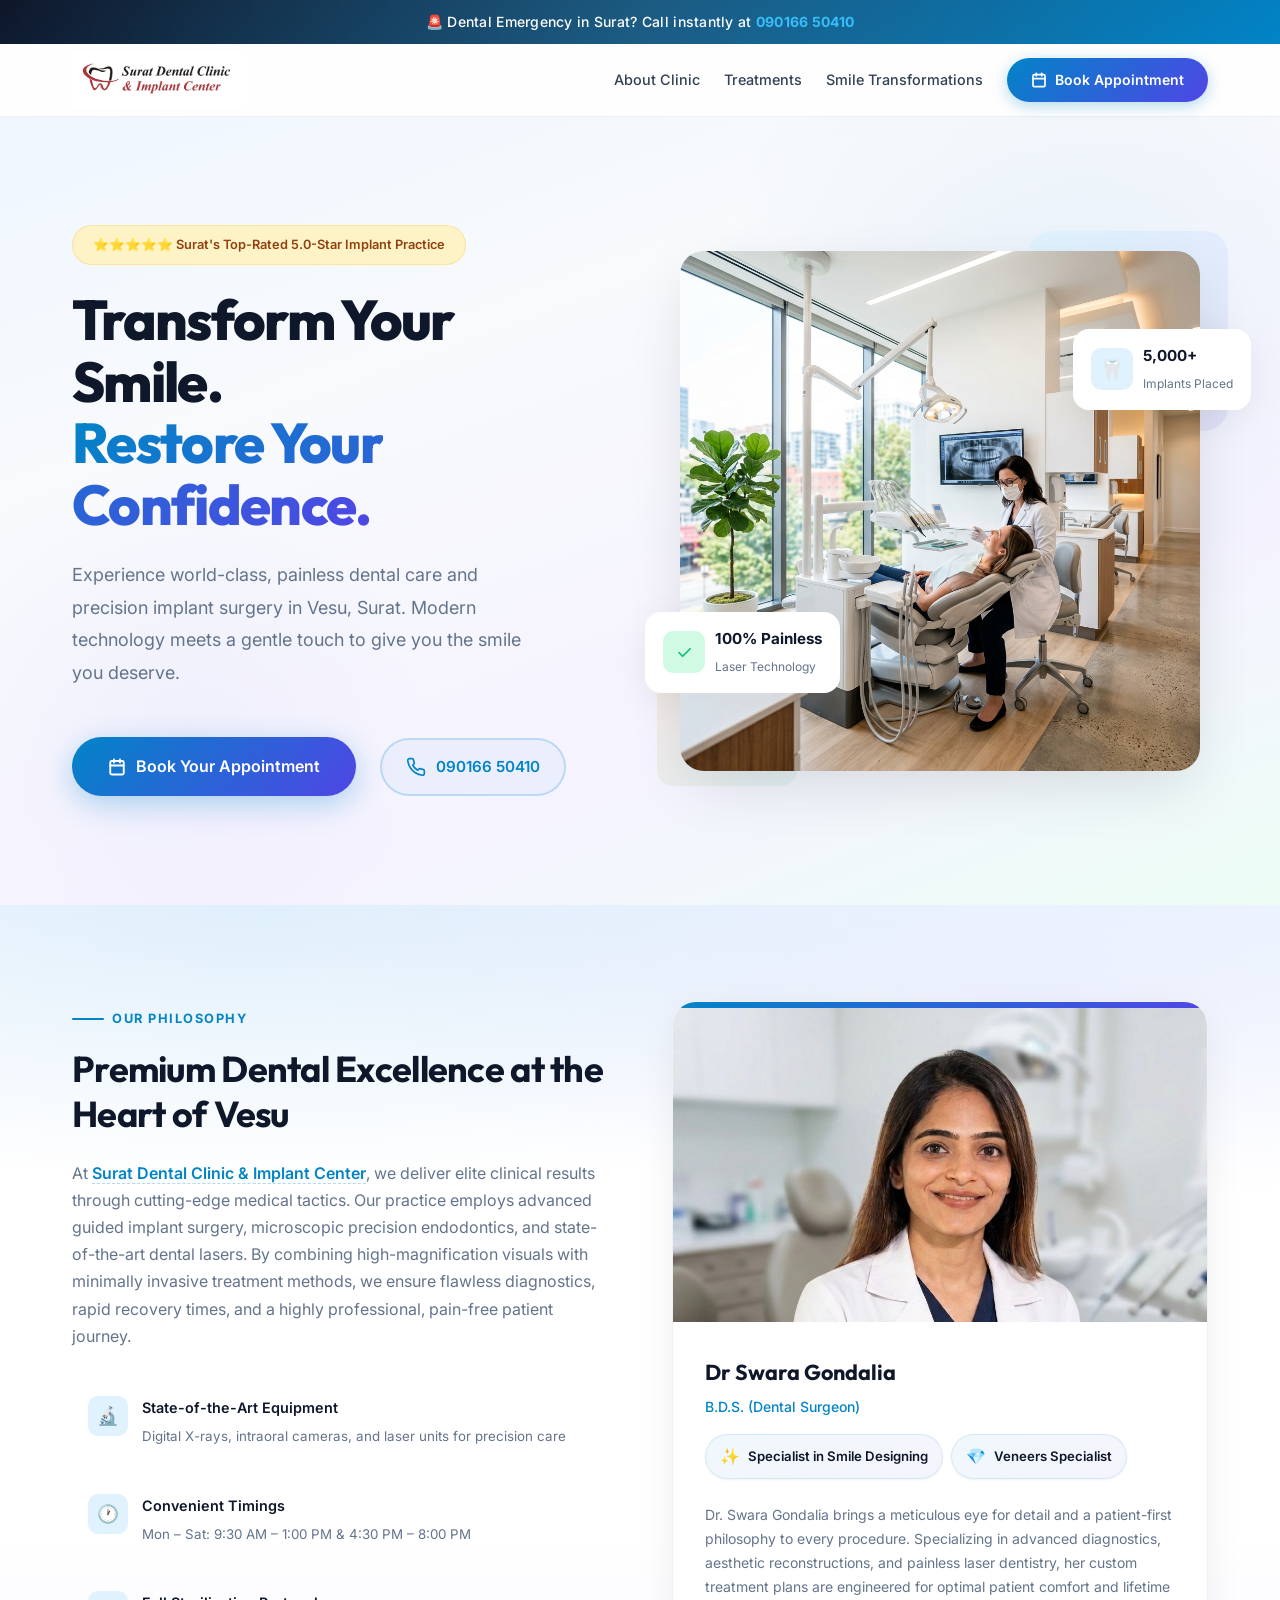
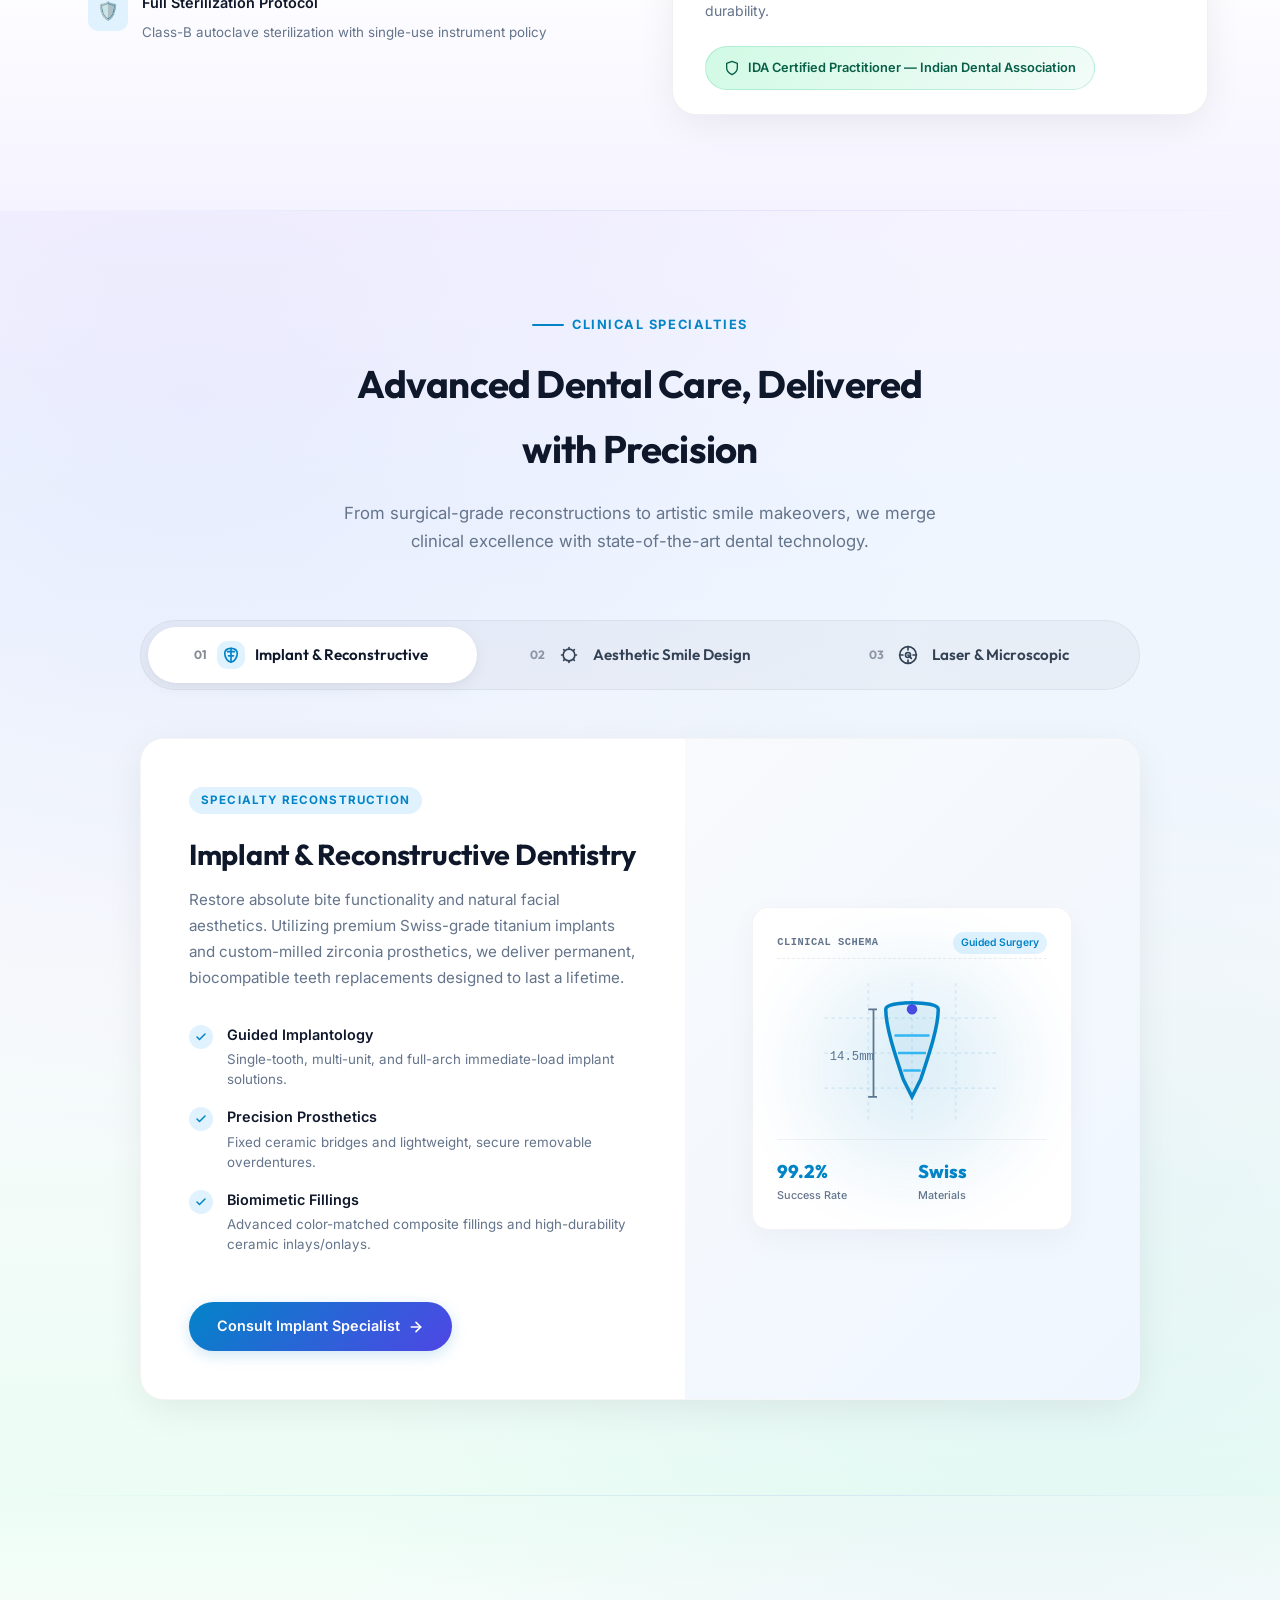
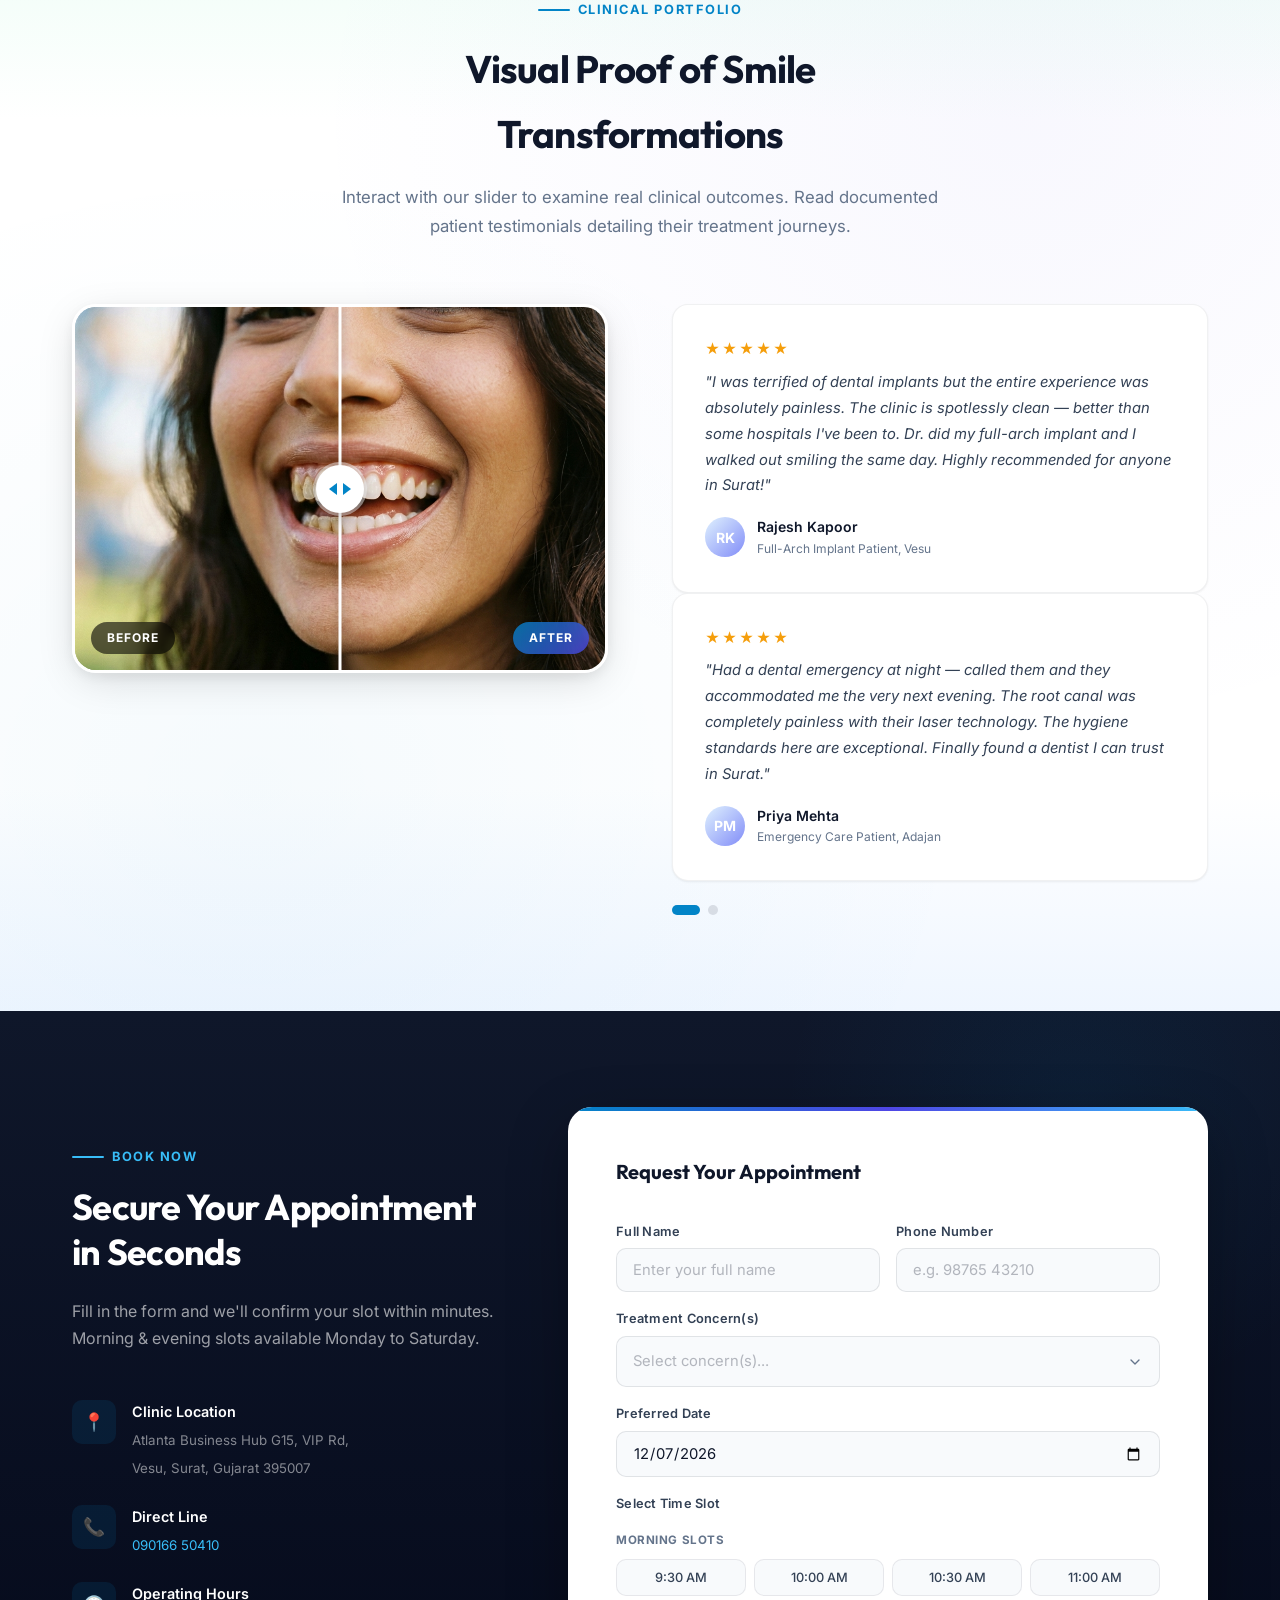
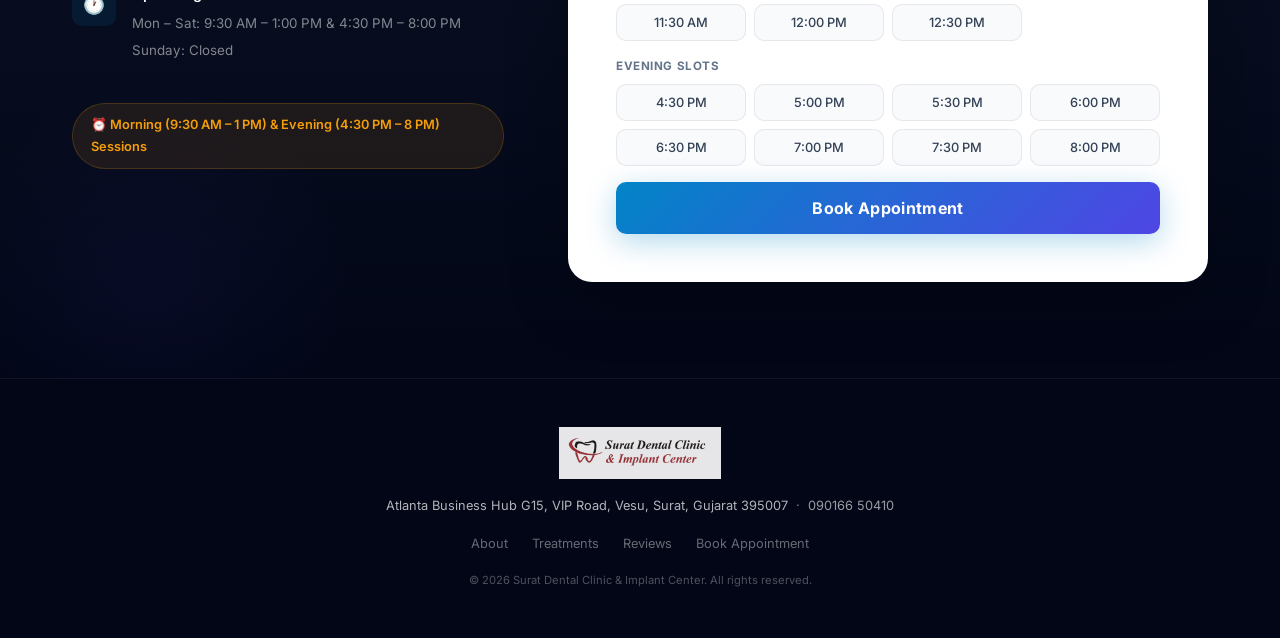
==== commit 53bee1e9: "Remove webhook success badge and integrate Web3Forms for email appointment booking" ====
--- a/index.html
+++ b/index.html
@@ -42,7 +42,7 @@
       <div class="nav-links" id="nav-links">
         <a href="#about" class="nav-link" id="nav-about">About Clinic</a>
         <a href="#treatments" class="nav-link" id="nav-treatments">Treatments</a>
-        <a href="#proof" class="nav-link" id="nav-proof">Patient Proof</a>
+        <a href="#proof" class="nav-link" id="nav-proof">Smile Transformations</a>
         <a href="#booking" class="nav-cta" id="nav-cta-book">
           <svg width="16" height="16" viewBox="0 0 24 24" fill="none" stroke="currentColor" stroke-width="2.5"
             stroke-linecap="round" stroke-linejoin="round">
@@ -183,6 +183,16 @@
             <div class="doctor-card-body">
               <h3 class="doctor-card-name">Dr Swara Gondalia</h3>
               <p class="doctor-card-title">B.D.S. (Dental Surgeon)</p>
+              <div class="doctor-specialties">
+                <div class="specialty-badge">
+                  <span class="badge-icon">✨</span>
+                  <span class="badge-text">Specialist in Smile Designing</span>
+                </div>
+                <div class="specialty-badge">
+                  <span class="badge-icon">💎</span>
+                  <span class="badge-text">Veneers Specialist</span>
+                </div>
+              </div>
               <p class="doctor-card-desc">
                 Dr. Swara Gondalia brings a meticulous eye for detail and a patient-first philosophy to every procedure.
                 Specializing in advanced diagnostics, aesthetic reconstructions, and painless laser dentistry, her
@@ -776,23 +786,59 @@
                     <label class="form-label" for="patient-phone">Phone Number</label>
                     <input type="tel" class="form-input" id="patient-phone" name="phone" placeholder="e.g. 98765 43210"
                       required />
+                    <span class="form-error-msg" id="phone-error-msg">Phone number must be exactly 10 digits.</span>
                   </div>
 
                   <div class="form-group full-width">
-                    <label class="form-label" for="treatment-concern">Treatment Concern</label>
-                    <select class="form-select" id="treatment-concern" name="concern" required>
-                      <option value="" disabled selected>Select your concern...</option>
-                      <option value="dental-implants">Dental Implants</option>
-                      <option value="root-canal">Root Canal Treatment</option>
-                      <option value="teeth-whitening">Teeth Whitening</option>
-                      <option value="veneers-crowns">Veneers &amp; Crowns</option>
-                      <option value="dentures-bridges">Dentures &amp; Bridges</option>
-                      <option value="tooth-extraction">Tooth Extraction</option>
-                      <option value="deep-cleaning">Deep Cleaning / Scaling</option>
-                      <option value="cosmetic-reshaping">Cosmetic Reshaping</option>
-                      <option value="emergency">Dental Emergency</option>
-                      <option value="consultation">General Consultation</option>
-                    </select>
+                    <label class="form-label" for="treatment-concern">Treatment Concern(s)</label>
+                    <div class="custom-multiselect" id="concern-multiselect">
+                      <div class="multiselect-trigger" id="multiselect-trigger" tabindex="0">
+                        <span class="trigger-text placeholder">Select concern(s)...</span>
+                        <span class="trigger-arrow"></span>
+                      </div>
+                      <div class="multiselect-dropdown" id="multiselect-dropdown">
+                        <div class="multiselect-option" data-value="dental-implants">
+                          <input type="checkbox" id="opt-implants" />
+                          <label for="opt-implants">Dental Implants</label>
+                        </div>
+                        <div class="multiselect-option" data-value="root-canal">
+                          <input type="checkbox" id="opt-root-canal" />
+                          <label for="opt-root-canal">Root Canal Treatment</label>
+                        </div>
+                        <div class="multiselect-option" data-value="teeth-whitening">
+                          <input type="checkbox" id="opt-whitening" />
+                          <label for="opt-whitening">Teeth Whitening</label>
+                        </div>
+                        <div class="multiselect-option" data-value="veneers-crowns">
+                          <input type="checkbox" id="opt-veneers" />
+                          <label for="opt-veneers">Veneers &amp; Crowns</label>
+                        </div>
+                        <div class="multiselect-option" data-value="dentures-bridges">
+                          <input type="checkbox" id="opt-dentures" />
+                          <label for="opt-dentures">Dentures &amp; Bridges</label>
+                        </div>
+                        <div class="multiselect-option" data-value="tooth-extraction">
+                          <input type="checkbox" id="opt-extraction" />
+                          <label for="opt-extraction">Tooth Extraction</label>
+                        </div>
+                        <div class="multiselect-option" data-value="deep-cleaning">
+                          <input type="checkbox" id="opt-cleaning" />
+                          <label for="opt-cleaning">Deep Cleaning / Scaling</label>
+                        </div>
+                        <div class="multiselect-option" data-value="cosmetic-reshaping">
+                          <input type="checkbox" id="opt-reshaping" />
+                          <label for="opt-reshaping">Cosmetic Reshaping</label>
+                        </div>
+                        <div class="multiselect-option" data-value="emergency">
+                          <input type="checkbox" id="opt-emergency" />
+                          <label for="opt-emergency">Dental Emergency</label>
+                        </div>
+                        <div class="multiselect-option" data-value="consultation">
+                          <input type="checkbox" id="opt-consultation" />
+                          <label for="opt-consultation">General Consultation</label>
+                        </div>
+                      </div>
+                    </div>
                   </div>
 
                   <div class="form-group full-width">
@@ -841,14 +887,7 @@
                 Your appointment request has been successfully routed.
                 Our team will confirm your slot via phone within 15 minutes.
               </p>
-              <div class="success-badge">
-                <svg width="14" height="14" viewBox="0 0 24 24" fill="none" stroke="currentColor" stroke-width="2.5"
-                  stroke-linecap="round" stroke-linejoin="round">
-                  <path d="M22 11.08V12a10 10 0 1 1-5.93-9.14" />
-                  <polyline points="22 4 12 14.01 9 11.01" />
-                </svg>
-                Appointment Request Routed via Webhook
-              </div>
+
             </div>
           </div>
         </div>
--- a/styles.css
+++ b/styles.css
@@ -803,6 +803,68 @@
   margin-bottom: var(--space-md);
 }
 
+.doctor-specialties {
+  display: flex;
+  flex-wrap: wrap;
+  gap: var(--space-sm);
+  margin-bottom: var(--space-lg);
+}
+
+.specialty-badge {
+  display: inline-flex;
+  align-items: center;
+  gap: 8px;
+  padding: 8px 14px;
+  background: linear-gradient(135deg, rgba(2, 132, 199, 0.06), rgba(79, 70, 229, 0.06));
+  border: 1px solid rgba(2, 132, 199, 0.12);
+  border-radius: var(--radius-pill);
+  color: var(--navy);
+  font-size: 0.825rem;
+  font-weight: 600;
+  transition: transform 300ms var(--ease-spring), box-shadow 300ms var(--ease-spring), border-color 200ms var(--ease-out), background 200ms var(--ease-out);
+  cursor: default;
+  box-shadow: var(--shadow-sm);
+  animation: badgeEntrance 0.8s var(--ease-spring) both;
+}
+
+.specialty-badge:nth-child(1) {
+  animation-delay: 200ms;
+}
+
+.specialty-badge:nth-child(2) {
+  animation-delay: 400ms;
+}
+
+.specialty-badge:hover {
+  transform: scale(1.06) translateY(-2px);
+  border-color: var(--sky-blue);
+  background: linear-gradient(135deg, rgba(2, 132, 199, 0.12), rgba(79, 70, 229, 0.12));
+  box-shadow: 0 8px 20px rgba(2, 132, 199, 0.14);
+}
+
+.specialty-badge .badge-icon {
+  font-size: 1rem;
+  display: flex;
+  align-items: center;
+  justify-content: center;
+  transition: transform 300ms var(--ease-spring);
+}
+
+.specialty-badge:hover .badge-icon {
+  transform: scale(1.25) rotate(15deg);
+}
+
+@keyframes badgeEntrance {
+  from {
+    opacity: 0;
+    transform: scale(0.8) translateY(10px);
+  }
+  to {
+    opacity: 1;
+    transform: scale(1) translateY(0);
+  }
+}
+
 .doctor-card-desc {
   font-size: 0.875rem;
   color: var(--slate-light);
@@ -1784,6 +1846,166 @@
   padding-right: 40px;
 }
 
+/* Custom Multiselect */
+.custom-multiselect {
+  position: relative;
+  width: 100%;
+}
+
+.multiselect-trigger {
+  display: flex;
+  align-items: center;
+  justify-content: space-between;
+  padding: 12px 16px;
+  border: 1.5px solid rgba(15, 23, 42, 0.1);
+  border-radius: var(--radius-md);
+  font-size: 0.925rem;
+  color: var(--navy);
+  background: var(--alabaster-warm);
+  cursor: pointer;
+  transition: border-color var(--transition-fast), box-shadow var(--transition-fast), background-color var(--transition-fast);
+  user-select: none;
+}
+
+.multiselect-trigger:focus,
+.custom-multiselect.open .multiselect-trigger {
+  border-color: var(--sky-blue);
+  box-shadow: 0 0 0 3px rgba(2, 132, 199, 0.1);
+  background: var(--white);
+}
+
+.trigger-text {
+  white-space: nowrap;
+  overflow: hidden;
+  text-overflow: ellipsis;
+  max-width: calc(100% - 20px);
+}
+
+.trigger-text.placeholder {
+  color: rgba(15, 23, 42, 0.3);
+}
+
+.trigger-arrow {
+  width: 16px;
+  height: 16px;
+  background-image: url("data:image/svg+xml,%3Csvg xmlns='http://www.w3.org/2000/svg' width='16' height='16' viewBox='0 0 24 24' fill='none' stroke='%2364748B' stroke-width='2' stroke-linecap='round' stroke-linejoin='round'%3E%3Cpath d='m6 9 6 6 6-6'/%3E%3C/svg%3E");
+  background-repeat: no-repeat;
+  background-position: center;
+  transition: transform var(--transition-fast);
+}
+
+.custom-multiselect.open .trigger-arrow {
+  transform: rotate(180deg);
+}
+
+.multiselect-dropdown {
+  display: none;
+  position: absolute;
+  top: calc(100% + 4px);
+  left: 0;
+  right: 0;
+  background: var(--white);
+  border: 1.5px solid rgba(15, 23, 42, 0.1);
+  border-radius: var(--radius-md);
+  box-shadow: var(--shadow-lg);
+  z-index: 100;
+  max-height: 240px;
+  overflow-y: auto;
+  padding: 4px 0;
+  animation: dropdownFadeIn 200ms var(--ease-out);
+}
+
+.custom-multiselect.open .multiselect-dropdown {
+  display: block;
+}
+
+@keyframes dropdownFadeIn {
+  from {
+    opacity: 0;
+    transform: translateY(-8px);
+  }
+  to {
+    opacity: 1;
+    transform: translateY(0);
+  }
+}
+
+.multiselect-option {
+  display: flex;
+  align-items: center;
+  gap: 12px;
+  padding: 10px 16px;
+  cursor: pointer;
+  transition: background var(--transition-fast);
+  user-select: none;
+}
+
+.multiselect-option:hover {
+  background: rgba(2, 132, 199, 0.05);
+}
+
+.multiselect-option.selected {
+  background: rgba(2, 132, 199, 0.08);
+}
+
+.multiselect-option input[type="checkbox"] {
+  width: 16px;
+  height: 16px;
+  accent-color: var(--sky-blue);
+  cursor: pointer;
+}
+
+.multiselect-option label {
+  font-size: 0.9rem;
+  color: var(--slate);
+  cursor: pointer;
+  flex-grow: 1;
+}
+
+.multiselect-option.selected label {
+  color: var(--sky-blue);
+  font-weight: 600;
+}
+
+/* Alert styles for past slots */
+.no-slots-alert {
+  padding: 12px 16px;
+  background: rgba(239, 68, 68, 0.08);
+  border: 1px dashed rgba(239, 68, 68, 0.2);
+  border-radius: var(--radius-md);
+  color: #991B1B;
+  font-size: 0.85rem;
+  font-weight: 600;
+  margin-top: var(--space-md);
+  margin-bottom: var(--space-sm);
+  animation: shake 0.5s ease;
+}
+
+.form-error-msg {
+  display: none;
+  font-size: 0.725rem;
+  color: var(--red);
+  margin-top: 4px;
+  font-weight: 500;
+  animation: slideDownFade 200ms var(--ease-out);
+}
+
+.form-error-msg.visible {
+  display: block;
+}
+
+@keyframes slideDownFade {
+  from {
+    opacity: 0;
+    transform: translateY(-4px);
+  }
+  to {
+    opacity: 1;
+    transform: translateY(0);
+  }
+}
+
+
 /* Time Slots Grid */
 .time-slots-label {
   font-size: 0.8rem;
@@ -1835,6 +2057,17 @@
   background: linear-gradient(135deg, var(--sky-blue), var(--indigo));
   color: var(--white);
   box-shadow: 0 4px 12px rgba(2,132,199,0.25);
+}
+
+.time-slot:disabled,
+.time-slot.disabled {
+  opacity: 0.45;
+  cursor: not-allowed;
+  pointer-events: none;
+  background: #E2E8F0;
+  border-color: #E2E8F0;
+  color: #94A3B8;
+  box-shadow: none;
 }
 
 .btn-submit {
